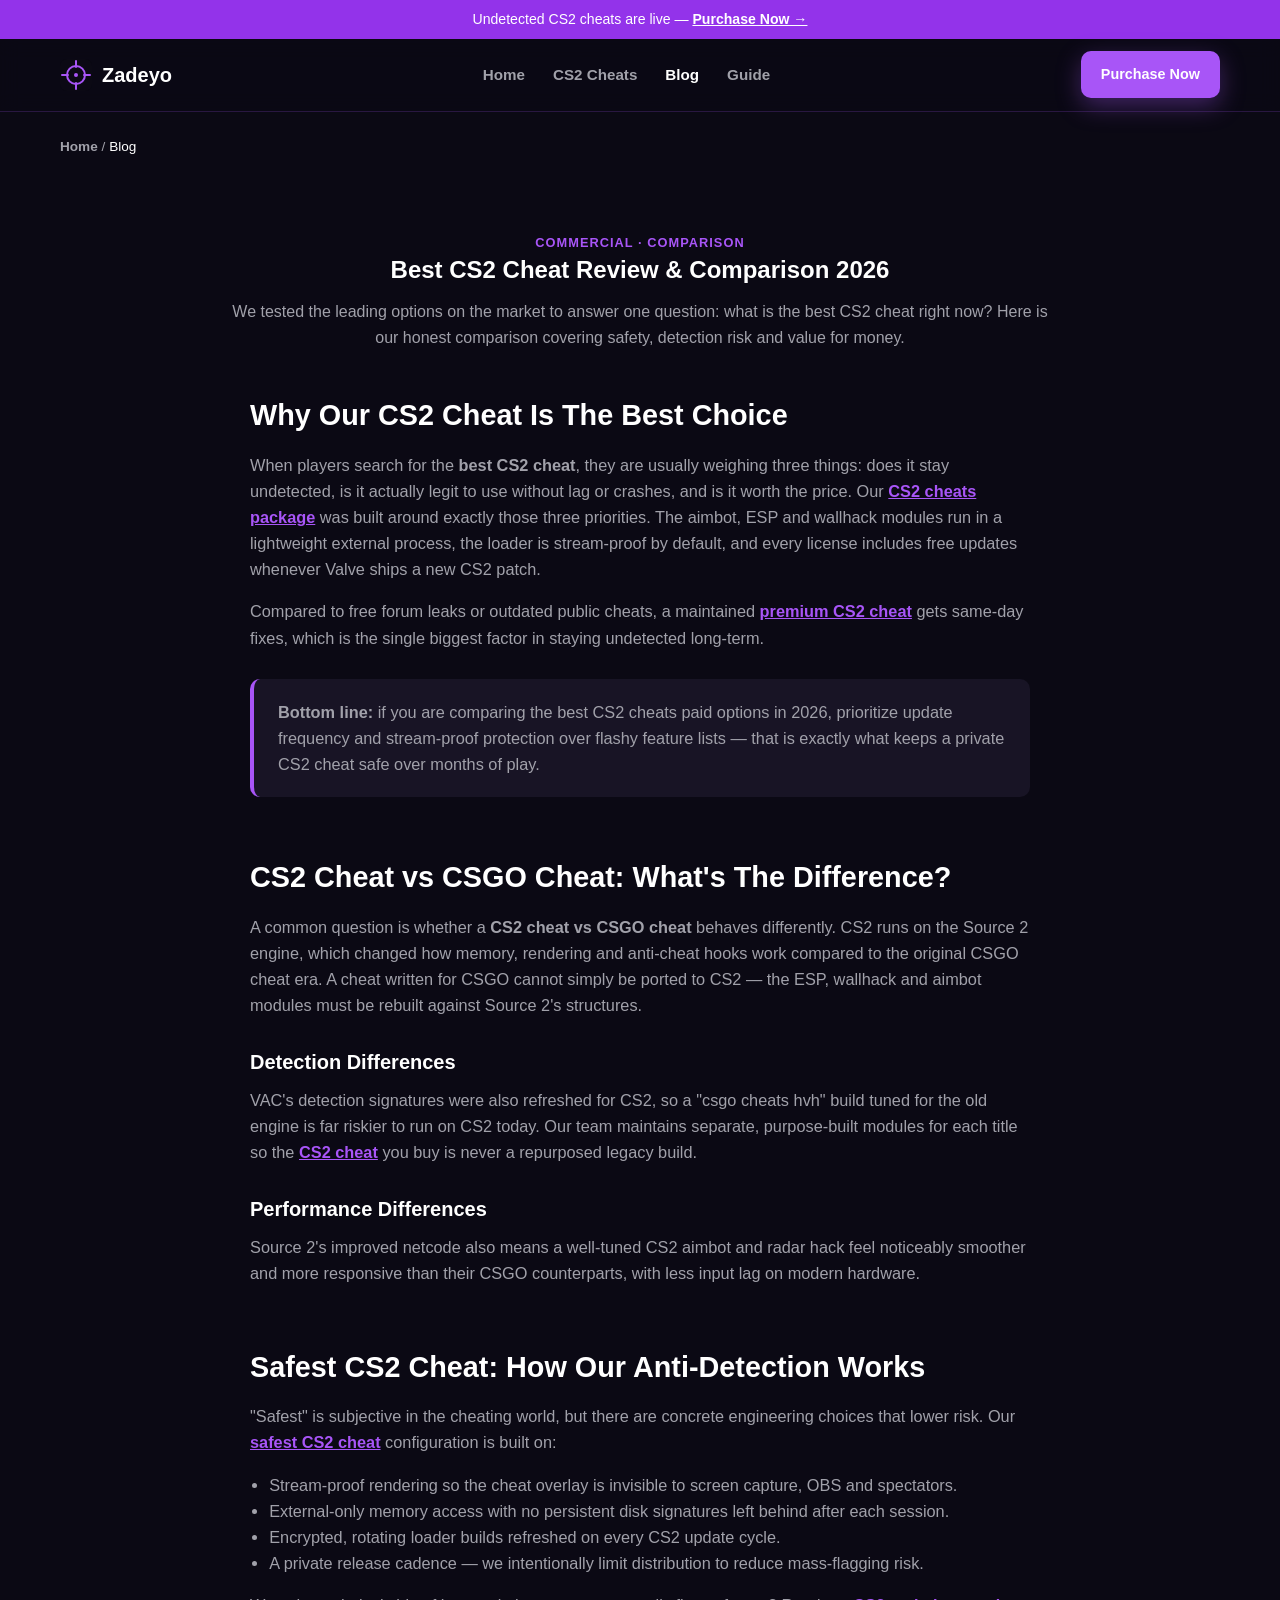
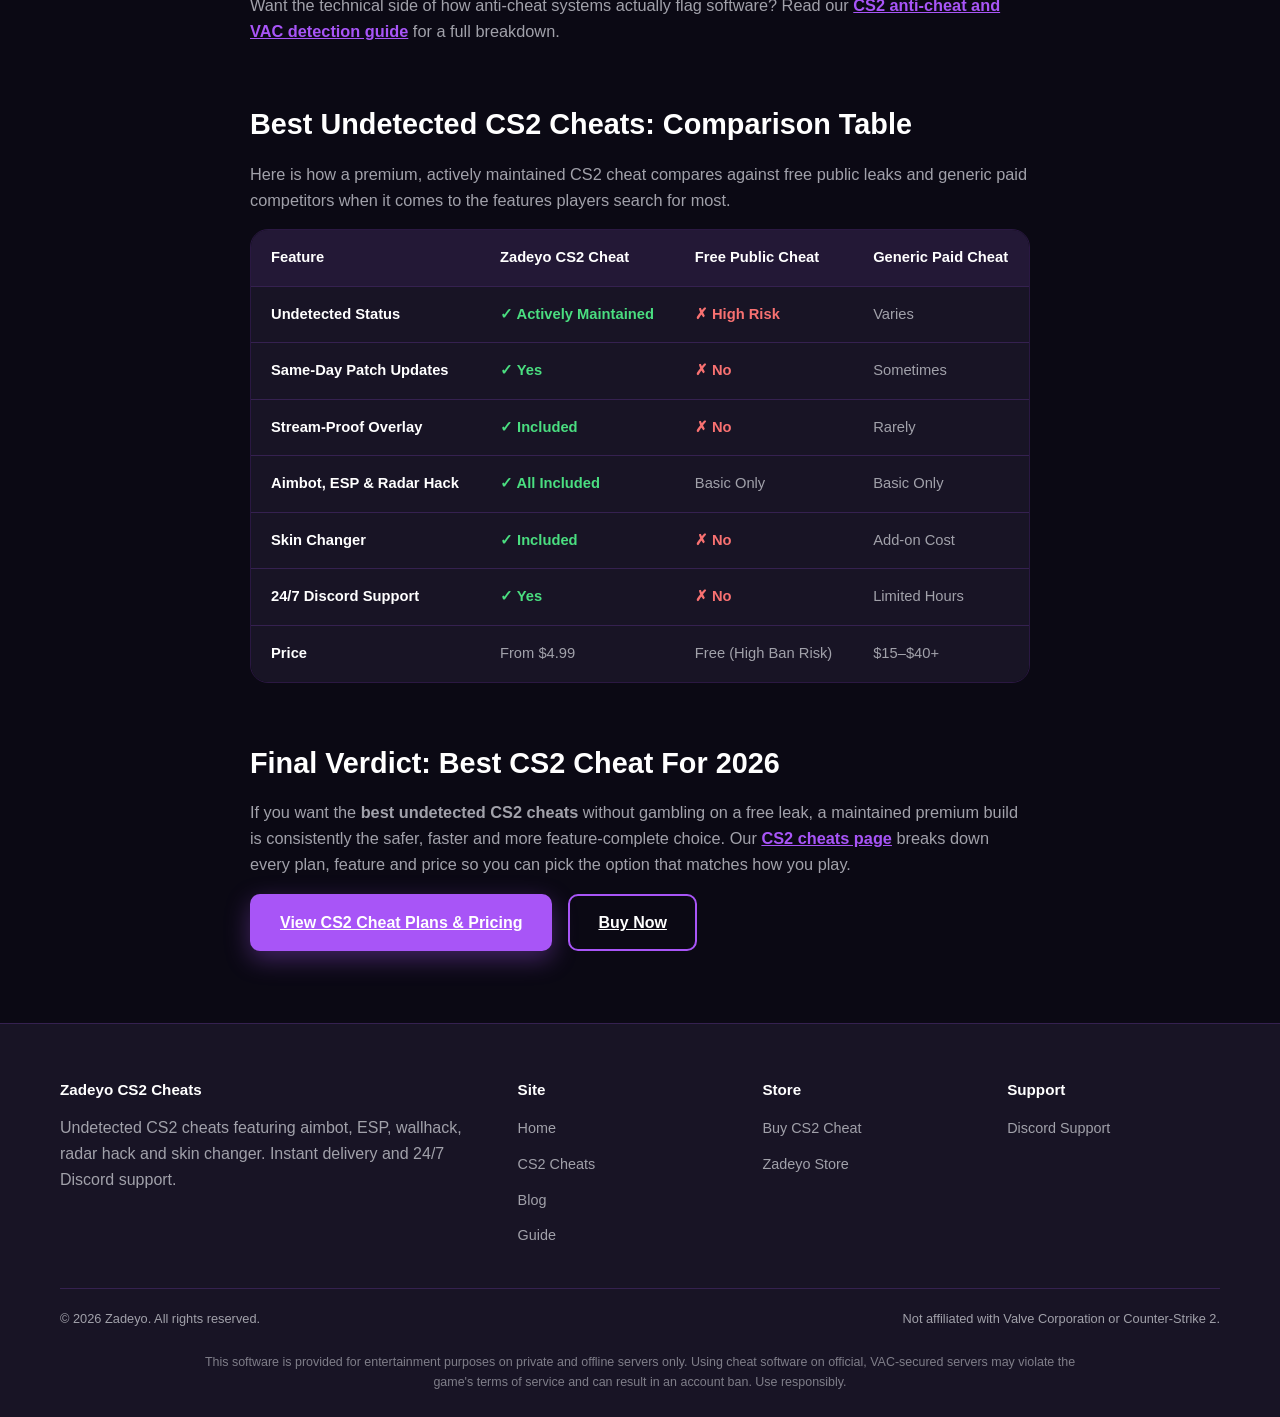
==== blog.html @ 37743b9b "initial website buildup" ====
<!DOCTYPE html>
<html lang="en">
<head>
  <meta charset="UTF-8">
  <meta name="viewport" content="width=device-width, initial-scale=1.0">
  <title>Best CS2 Cheat Review & Comparison 2026 | Zadeyo</title>
  <meta name="description" content="An honest best CS2 cheat comparison for 2026: safest undetected picks, CS2 vs CSGO cheat differences, and why our premium CS2 cheat wins on legit-rage performance.">
  <link rel="canonical" href="https://www.zadeyo-cs2.com/blog.html">
  <meta name="robots" content="index, follow">

  <meta property="og:type" content="article">
  <meta property="og:title" content="Best CS2 Cheat Review & Comparison 2026">
  <meta property="og:description" content="An honest best CS2 cheat comparison for 2026: safest undetected picks and why our premium CS2 cheat wins.">
  <meta property="og:image" content="/assets/hero-bg.jpg">
  <meta property="og:url" content="https://www.zadeyo-cs2.com/blog.html">
  <meta name="twitter:card" content="summary_large_image">

  <link rel="icon" href="/assets/favicon.svg" type="image/svg+xml">
  <link rel="stylesheet" href="/css/style.css">

  <script type="application/ld+json">
  {
    "@context": "https://schema.org",
    "@type": "Article",
    "headline": "Best CS2 Cheat Review & Comparison 2026",
    "description": "An honest best CS2 cheat comparison for 2026: safest undetected picks, CS2 vs CSGO cheat differences, and why our premium CS2 cheat wins on legit-rage performance.",
    "image": "https://www.zadeyo-cs2.com/assets/hero-bg.jpg",
    "author": { "@type": "Organization", "name": "Zadeyo" },
    "publisher": { "@type": "Organization", "name": "Zadeyo" },
    "mainEntityOfPage": "https://www.zadeyo-cs2.com/blog.html"
  }
  </script>
</head>
<body>

  <div class="top-strip">
    Undetected CS2 cheats are live &mdash;
    <a href=https://zadeyo.com/products/cs2-cheats>Purchase Now &rarr;</a>
  </div>

  <header class="site-header">
    <nav class="nav container">
      <a href="/index.html" class="brand">
        <img src="/assets/favicon.svg" alt="Zadeyo CS2 cheats logo, a purple crosshair icon on a dark background" width="32" height="32">
        Zadeyo
      </a>
      <ul class="nav-links">
        <li><a href="/index.html">Home</a></li>
        <li><a href="/cs2-cheats.html">CS2 Cheats</a></li>
        <li><a href="/blog.html" class="active">Blog</a></li>
        <li><a href="/guide.html">Guide</a></li>
      </ul>
      <div class="nav-cta">
        <a href=https://zadeyo.com/products/cs2-cheats class="btn btn-primary btn-sm">Purchase Now</a>
      </div>
      <button class="nav-toggle" aria-label="Toggle navigation menu" aria-expanded="false">
        <span></span><span></span><span></span>
      </button>
    </nav>
  </header>

  <main>
    <div class="container">
      <nav class="breadcrumbs" aria-label="Breadcrumb">
        <a href="/index.html">Home</a> / <span aria-current="page">Blog</span>
      </nav>
    </div>

    <section class="section">
      <div class="container">
        <div class="section-heading" style="max-width:820px;">
          <p class="eyebrow">Commercial &middot; Comparison</p>
          <h1>Best CS2 Cheat Review &amp; Comparison 2026</h1>
          <p>
            We tested the leading options on the market to answer one question: what is the best CS2 cheat right now?
            Here is our honest comparison covering safety, detection risk and value for money.
          </p>
        </div>

        <article class="prose">

          <h2>Why Our CS2 Cheat Is The Best Choice</h2>
          <p>
            When players search for the <strong>best CS2 cheat</strong>, they are usually weighing three things: does it stay
            undetected, is it actually legit to use without lag or crashes, and is it worth the price. Our
            <a href="/cs2-cheats.html">CS2 cheats package</a> was built around exactly those three priorities. The aimbot,
            ESP and wallhack modules run in a lightweight external process, the loader is stream-proof by default, and every
            license includes free updates whenever Valve ships a new CS2 patch.
          </p>
          <p>
            Compared to free forum leaks or outdated public cheats, a maintained <a href="/cs2-cheats.html">premium CS2 cheat</a>
            gets same-day fixes, which is the single biggest factor in staying undetected long-term.
          </p>

          <div class="callout">
            <p>
              <strong>Bottom line:</strong> if you are comparing the best CS2 cheats paid options in 2026, prioritize update
              frequency and stream-proof protection over flashy feature lists &mdash; that is exactly what keeps a private
              CS2 cheat safe over months of play.
            </p>
          </div>

          <h2>CS2 Cheat vs CSGO Cheat: What's The Difference?</h2>
          <p>
            A common question is whether a <strong>CS2 cheat vs CSGO cheat</strong> behaves differently. CS2 runs on the Source 2
            engine, which changed how memory, rendering and anti-cheat hooks work compared to the original CSGO cheat era.
            A cheat written for CSGO cannot simply be ported to CS2 &mdash; the ESP, wallhack and aimbot modules must be
            rebuilt against Source 2's structures.
          </p>
          <h3>Detection Differences</h3>
          <p>
            VAC's detection signatures were also refreshed for CS2, so a "csgo cheats hvh" build tuned for the old engine is
            far riskier to run on CS2 today. Our team maintains separate, purpose-built modules for each title so the
            <a href="/cs2-cheats.html">CS2 cheat</a> you buy is never a repurposed legacy build.
          </p>
          <h3>Performance Differences</h3>
          <p>
            Source 2's improved netcode also means a well-tuned CS2 aimbot and radar hack feel noticeably smoother and more
            responsive than their CSGO counterparts, with less input lag on modern hardware.
          </p>

          <h2>Safest CS2 Cheat: How Our Anti-Detection Works</h2>
          <p>
            "Safest" is subjective in the cheating world, but there are concrete engineering choices that lower risk. Our
            <a href="/cs2-cheats.html">safest CS2 cheat</a> configuration is built on:
          </p>
          <ul>
            <li>Stream-proof rendering so the cheat overlay is invisible to screen capture, OBS and spectators.</li>
            <li>External-only memory access with no persistent disk signatures left behind after each session.</li>
            <li>Encrypted, rotating loader builds refreshed on every CS2 update cycle.</li>
            <li>A private release cadence &mdash; we intentionally limit distribution to reduce mass-flagging risk.</li>
          </ul>
          <p>
            Want the technical side of how anti-cheat systems actually flag software? Read our
            <a href="/guide.html">CS2 anti-cheat and VAC detection guide</a> for a full breakdown.
          </p>

          <h2>Best Undetected CS2 Cheats: Comparison Table</h2>
          <p>
            Here is how a premium, actively maintained CS2 cheat compares against free public leaks and generic paid
            competitors when it comes to the features players search for most.
          </p>

          <div class="table-wrapper">
            <table class="compare">
              <thead>
                <tr>
                  <th>Feature</th>
                  <th>Zadeyo CS2 Cheat</th>
                  <th>Free Public Cheat</th>
                  <th>Generic Paid Cheat</th>
                </tr>
              </thead>
              <tbody>
                <tr>
                  <td>Undetected Status</td>
                  <td><span class="check-yes">&#10003; Actively Maintained</span></td>
                  <td><span class="check-no">&#10007; High Risk</span></td>
                  <td>Varies</td>
                </tr>
                <tr>
                  <td>Same-Day Patch Updates</td>
                  <td><span class="check-yes">&#10003; Yes</span></td>
                  <td><span class="check-no">&#10007; No</span></td>
                  <td>Sometimes</td>
                </tr>
                <tr>
                  <td>Stream-Proof Overlay</td>
                  <td><span class="check-yes">&#10003; Included</span></td>
                  <td><span class="check-no">&#10007; No</span></td>
                  <td>Rarely</td>
                </tr>
                <tr>
                  <td>Aimbot, ESP &amp; Radar Hack</td>
                  <td><span class="check-yes">&#10003; All Included</span></td>
                  <td>Basic Only</td>
                  <td>Basic Only</td>
                </tr>
                <tr>
                  <td>Skin Changer</td>
                  <td><span class="check-yes">&#10003; Included</span></td>
                  <td><span class="check-no">&#10007; No</span></td>
                  <td>Add-on Cost</td>
                </tr>
                <tr>
                  <td>24/7 Discord Support</td>
                  <td><span class="check-yes">&#10003; Yes</span></td>
                  <td><span class="check-no">&#10007; No</span></td>
                  <td>Limited Hours</td>
                </tr>
                <tr>
                  <td>Price</td>
                  <td>From $4.99</td>
                  <td>Free (High Ban Risk)</td>
                  <td>$15&ndash;$40+</td>
                </tr>
              </tbody>
            </table>
          </div>

          <h2>Final Verdict: Best CS2 Cheat For 2026</h2>
          <p>
            If you want the <strong>best undetected CS2 cheats</strong> without gambling on a free leak, a maintained
            premium build is consistently the safer, faster and more feature-complete choice. Our
            <a href="/cs2-cheats.html">CS2 cheats page</a> breaks down every plan, feature and price so you can pick the
            option that matches how you play.
          </p>

          <div class="cta-row">
            <a href="/cs2-cheats.html" class="btn btn-primary">View CS2 Cheat Plans &amp; Pricing</a>
            <a href=https://zadeyo.com/products/cs2-cheats class="btn btn-secondary">Buy Now</a>
          </div>
        </article>
      </div>
    </section>
  </main>

  <footer class="site-footer">
    <div class="container">
      <div class="footer-grid">
        <div>
          <h4>Zadeyo CS2 Cheats</h4>
          <p>Undetected CS2 cheats featuring aimbot, ESP, wallhack, radar hack and skin changer. Instant delivery and 24/7 Discord support.</p>
        </div>
        <div>
          <h4>Site</h4>
          <ul>
            <li><a href="/index.html">Home</a></li>
            <li><a href="/cs2-cheats.html">CS2 Cheats</a></li>
            <li><a href="/blog.html">Blog</a></li>
            <li><a href="/guide.html">Guide</a></li>
          </ul>
        </div>
        <div>
          <h4>Store</h4>
          <ul>
            <li><a href=https://zadeyo.com/products/cs2-cheats>Buy CS2 Cheat</a></li>
            <li><a href="https://zadeyo.com">Zadeyo Store</a></li>
          </ul>
        </div>
        <div>
          <h4>Support</h4>
          <ul>
            <li><a href="https://discord.gg/zadeyo">Discord Support</a></li>
          </ul>
        </div>
      </div>
      <div class="footer-bottom">
        <span>&copy; 2026 Zadeyo. All rights reserved.</span>
        <span>Not affiliated with Valve Corporation or Counter-Strike 2.</span>
      </div>
      <p class="disclaimer">
        This software is provided for entertainment purposes on private and offline servers only. Using cheat software on
        official, VAC-secured servers may violate the game's terms of service and can result in an account ban. Use responsibly.
      </p>
    </div>
  </footer>

  <script src="/js/main.js"></script>
</body>
</html>
---- css/style.css ----
/* ==========================================================================
   Zadeyo CS2 Cheats — Global Stylesheet
   ========================================================================== */

:root {
  --bg-main: #0B0914;
  --bg-card: #181425;
  --accent-primary: #A855F7;
  --accent-hover: #9333EA;
  --text-main: #FFFFFF;
  --text-muted: #A1A1AA;

  --border-color: rgba(168, 85, 247, 0.2);
  --radius-md: 10px;
  --radius-lg: 18px;
  --max-width: 1200px;
  --header-height: 72px;
}

/* -------------------------------------------------------------------------
   Reset & base
   ------------------------------------------------------------------------- */
*,
*::before,
*::after {
  box-sizing: border-box;
}

html {
  scroll-behavior: smooth;
}

body {
  margin: 0;
  min-height: 100vh;
  background-color: var(--bg-main);
  color: var(--text-main);
  font-family: "Segoe UI", Roboto, "Helvetica Neue", Arial, sans-serif;
  line-height: 1.6;
  overflow-x: hidden;
  -webkit-font-smoothing: antialiased;
}

img,
video {
  max-width: 100%;
  display: block;
}

a {
  color: var(--accent-primary);
  text-decoration: none;
}

a:hover {
  color: var(--accent-hover);
}

h1,
h2,
h3,
h4 {
  color: var(--text-main);
  line-height: 1.25;
  margin: 0 0 0.6em;
}

p {
  color: var(--text-muted);
  margin: 0 0 1em;
}

ul {
  padding-left: 1.2em;
  color: var(--text-muted);
}

.container {
  width: 100%;
  max-width: var(--max-width);
  margin: 0 auto;
  padding: 0 20px;
}

.section {
  padding: 72px 0;
}

.section--card {
  background-color: var(--bg-card);
}

.eyebrow {
  display: inline-block;
  color: var(--accent-primary);
  font-weight: 700;
  letter-spacing: 0.08em;
  text-transform: uppercase;
  font-size: 0.8rem;
  margin-bottom: 12px;
}

.section-heading {
  text-align: center;
  max-width: 760px;
  margin: 0 auto 48px;
}

.section-heading p {
  margin: 0;
}

.text-center {
  text-align: center;
}

/* -------------------------------------------------------------------------
   Buttons
   ------------------------------------------------------------------------- */
.btn {
  display: inline-flex;
  align-items: center;
  justify-content: center;
  gap: 8px;
  padding: 14px 28px;
  border-radius: var(--radius-md);
  font-weight: 700;
  font-size: 1rem;
  border: 2px solid transparent;
  cursor: pointer;
  transition: transform 0.15s ease, box-shadow 0.15s ease, background-color 0.15s ease, color 0.15s ease;
  min-height: 44px;
  white-space: nowrap;
}

.btn:hover {
  transform: translateY(-2px);
}

.btn-primary {
  background-color: var(--accent-primary);
  color: var(--text-main);
  box-shadow: 0 8px 24px rgba(168, 85, 247, 0.35);
}

.btn-primary:hover {
  background-color: var(--accent-hover);
  color: var(--text-main);
}

.btn-secondary {
  background-color: transparent;
  border-color: var(--accent-primary);
  color: var(--text-main);
}

.btn-secondary:hover {
  background-color: rgba(168, 85, 247, 0.12);
  color: var(--text-main);
}

.btn-discord {
  background-color: #5865F2;
  color: var(--text-main);
  box-shadow: 0 8px 24px rgba(88, 101, 242, 0.35);
}

.btn-discord:hover {
  background-color: #4752C4;
  color: var(--text-main);
}

.btn-block {
  width: 100%;
}

.btn-sm {
  padding: 10px 18px;
  font-size: 0.9rem;
}

.cta-row {
  display: flex;
  flex-wrap: wrap;
  gap: 16px;
}

.cta-row.center {
  justify-content: center;
}

/* -------------------------------------------------------------------------
   Top purchase strip
   ------------------------------------------------------------------------- */
.top-strip {
  background-color: var(--accent-hover);
  color: var(--text-main);
  text-align: center;
  font-size: 0.88rem;
  padding: 8px 16px;
}

.top-strip a {
  color: var(--text-main);
  font-weight: 800;
  text-decoration: underline;
}

/* -------------------------------------------------------------------------
   Header / Navigation
   ------------------------------------------------------------------------- */
.site-header {
  position: sticky;
  top: 0;
  z-index: 1000;
  background-color: rgba(11, 9, 20, 0.9);
  backdrop-filter: blur(10px);
  border-bottom: 1px solid var(--border-color);
}

.nav {
  display: flex;
  align-items: center;
  justify-content: space-between;
  height: var(--header-height);
  gap: 16px;
}

.brand {
  display: flex;
  align-items: center;
  gap: 10px;
  font-weight: 800;
  font-size: 1.25rem;
  color: var(--text-main);
}

.brand img {
  width: 32px;
  height: 32px;
}

.brand:hover {
  color: var(--text-main);
}

.nav-links {
  display: flex;
  align-items: center;
  gap: 28px;
  list-style: none;
  margin: 0;
  padding: 0;
}

.nav-links a {
  color: var(--text-muted);
  font-weight: 600;
  font-size: 0.95rem;
}

.nav-links a.active,
.nav-links a:hover {
  color: var(--text-main);
}

.nav-cta {
  display: flex;
  align-items: center;
  gap: 12px;
}

.nav-toggle {
  display: none;
  flex-direction: column;
  justify-content: center;
  gap: 5px;
  width: 44px;
  height: 44px;
  background: transparent;
  border: 1px solid var(--border-color);
  border-radius: 8px;
  cursor: pointer;
}

.nav-toggle span {
  display: block;
  width: 20px;
  height: 2px;
  background-color: var(--text-main);
  margin: 0 auto;
}

/* -------------------------------------------------------------------------
   Hero
   ------------------------------------------------------------------------- */
.hero {
  position: relative;
  min-height: 88vh;
  display: flex;
  align-items: center;
  background-image:
    linear-gradient(180deg, rgba(11, 9, 20, 0.55) 0%, rgba(11, 9, 20, 0.75) 55%, rgba(11, 9, 20, 1) 100%),
    url("../assets/hero-bg.jpg");
  background-size: cover;
  background-position: center;
  background-repeat: no-repeat;
}

.hero-content {
  max-width: 760px;
}

.hero h1 {
  font-size: clamp(2rem, 5vw, 3.4rem);
  margin-bottom: 20px;
}

.hero .lead {
  font-size: clamp(1rem, 2vw, 1.2rem);
  color: var(--text-main);
  opacity: 0.85;
  margin-bottom: 28px;
  max-width: 620px;
}

.hero-keywords {
  display: flex;
  flex-wrap: wrap;
  gap: 10px;
  margin-top: 28px;
}

.pill {
  background-color: rgba(168, 85, 247, 0.14);
  border: 1px solid var(--border-color);
  color: var(--text-muted);
  font-size: 0.8rem;
  padding: 6px 12px;
  border-radius: 999px;
}

/* -------------------------------------------------------------------------
   Video module
   ------------------------------------------------------------------------- */
.video-wrapper {
  position: relative;
  max-width: 900px;
  margin: 0 auto;
  border-radius: var(--radius-lg);
  overflow: hidden;
  border: 1px solid var(--border-color);
  box-shadow: 0 20px 60px rgba(0, 0, 0, 0.45);
  background-color: #000;
}

.video-wrapper video {
  width: 100%;
  aspect-ratio: 16 / 9;
  background-color: #000;
}

.video-play-overlay {
  position: absolute;
  inset: 0;
  display: flex;
  align-items: center;
  justify-content: center;
  background: rgba(11, 9, 20, 0.25);
  cursor: pointer;
  transition: opacity 0.25s ease;
}

.video-play-overlay.is-hidden {
  opacity: 0;
  pointer-events: none;
}

.play-button {
  display: flex;
  align-items: center;
  justify-content: center;
  width: 84px;
  height: 84px;
  border-radius: 50%;
  background-color: var(--accent-primary);
  box-shadow: 0 0 0 0 rgba(168, 85, 247, 0.6), 0 10px 40px rgba(168, 85, 247, 0.5);
  animation: pulse 2.2s infinite;
  transition: background-color 0.2s ease, transform 0.2s ease;
}

.video-play-overlay:hover .play-button {
  background-color: var(--accent-hover);
  transform: scale(1.06);
}

.play-button svg {
  width: 30px;
  height: 30px;
  fill: var(--text-main);
  margin-left: 4px;
}

@keyframes pulse {
  0% {
    box-shadow: 0 0 0 0 rgba(168, 85, 247, 0.55), 0 10px 40px rgba(168, 85, 247, 0.5);
  }
  70% {
    box-shadow: 0 0 0 22px rgba(168, 85, 247, 0), 0 10px 40px rgba(168, 85, 247, 0.5);
  }
  100% {
    box-shadow: 0 0 0 0 rgba(168, 85, 247, 0), 0 10px 40px rgba(168, 85, 247, 0.5);
  }
}

/* -------------------------------------------------------------------------
   Cards / Grids
   ------------------------------------------------------------------------- */
.grid {
  display: grid;
  gap: 24px;
}

.grid-2 {
  grid-template-columns: repeat(2, 1fr);
}

.grid-3 {
  grid-template-columns: repeat(3, 1fr);
}

.grid-4 {
  grid-template-columns: repeat(4, 1fr);
}

.card {
  background-color: var(--bg-card);
  border: 1px solid var(--border-color);
  border-radius: var(--radius-lg);
  padding: 28px;
  transition: transform 0.2s ease, border-color 0.2s ease;
}

.card:hover {
  transform: translateY(-4px);
  border-color: var(--accent-primary);
}

.card-icon {
  display: flex;
  align-items: center;
  justify-content: center;
  width: 52px;
  height: 52px;
  border-radius: 12px;
  background-color: rgba(168, 85, 247, 0.14);
  color: var(--accent-primary);
  margin-bottom: 18px;
  font-size: 1.5rem;
}

.card h3 {
  font-size: 1.1rem;
  margin-bottom: 10px;
}

.card p {
  margin: 0;
  font-size: 0.95rem;
}

.card-link {
  display: inline-block;
  margin-top: 14px;
  font-weight: 700;
  font-size: 0.9rem;
}

/* -------------------------------------------------------------------------
   Feature list (money page)
   ------------------------------------------------------------------------- */
.feature-list {
  list-style: none;
  padding: 0;
  margin: 0;
  display: grid;
  gap: 14px;
}

.feature-list li {
  display: flex;
  align-items: flex-start;
  gap: 12px;
  color: var(--text-main);
  font-weight: 600;
}

.feature-list li::before {
  content: "\2713";
  flex-shrink: 0;
  display: flex;
  align-items: center;
  justify-content: center;
  width: 24px;
  height: 24px;
  border-radius: 50%;
  background-color: rgba(168, 85, 247, 0.18);
  color: var(--accent-primary);
  font-size: 0.8rem;
  font-weight: 900;
}

.feature-list .muted {
  display: block;
  font-weight: 400;
  color: var(--text-muted);
  font-size: 0.88rem;
  margin-top: 2px;
}

/* -------------------------------------------------------------------------
   Pricing / plan badges
   ------------------------------------------------------------------------- */
.plan-card {
  position: relative;
  text-align: center;
}

.plan-card.is-popular {
  border-color: var(--accent-primary);
  box-shadow: 0 0 0 1px var(--accent-primary), 0 20px 50px rgba(168, 85, 247, 0.25);
}

.plan-badge {
  position: absolute;
  top: -14px;
  left: 50%;
  transform: translateX(-50%);
  background-color: var(--accent-primary);
  color: var(--text-main);
  font-size: 0.72rem;
  font-weight: 800;
  letter-spacing: 0.05em;
  text-transform: uppercase;
  padding: 5px 14px;
  border-radius: 999px;
}

.plan-price {
  font-size: 2.2rem;
  font-weight: 800;
  color: var(--text-main);
  margin: 10px 0 4px;
}

.plan-price span {
  font-size: 1rem;
  color: var(--text-muted);
  font-weight: 500;
}

/* -------------------------------------------------------------------------
   FAQ (native details/summary)
   ------------------------------------------------------------------------- */
.faq {
  max-width: 820px;
  margin: 0 auto;
  display: grid;
  gap: 14px;
}

.faq-item {
  background-color: var(--bg-card);
  border: 1px solid var(--border-color);
  border-radius: var(--radius-md);
  padding: 4px 22px;
}

.faq-item summary {
  cursor: pointer;
  list-style: none;
  padding: 18px 0;
  font-weight: 700;
  color: var(--text-main);
  display: flex;
  align-items: center;
  justify-content: space-between;
  gap: 12px;
}

.faq-item summary::-webkit-details-marker {
  display: none;
}

.faq-item summary::after {
  content: "+";
  flex-shrink: 0;
  color: var(--accent-primary);
  font-size: 1.4rem;
  font-weight: 400;
  transition: transform 0.2s ease;
}

.faq-item[open] summary::after {
  transform: rotate(45deg);
}

.faq-item p {
  margin: 0 0 18px;
}

/* -------------------------------------------------------------------------
   Comparison table (blog page)
   ------------------------------------------------------------------------- */
.table-wrapper {
  overflow-x: auto;
  border: 1px solid var(--border-color);
  border-radius: var(--radius-lg);
}

table.compare {
  width: 100%;
  border-collapse: collapse;
  min-width: 640px;
  background-color: var(--bg-card);
}

table.compare th,
table.compare td {
  text-align: left;
  padding: 16px 20px;
  border-bottom: 1px solid var(--border-color);
  font-size: 0.92rem;
  color: var(--text-muted);
}

table.compare th {
  color: var(--text-main);
  font-weight: 800;
  background-color: rgba(168, 85, 247, 0.08);
}

table.compare td:first-child,
table.compare th:first-child {
  color: var(--text-main);
  font-weight: 700;
}

table.compare tr:last-child td {
  border-bottom: none;
}

.check-yes {
  color: #4ADE80;
  font-weight: 800;
}

.check-no {
  color: #F87171;
  font-weight: 800;
}

/* -------------------------------------------------------------------------
   Article / prose content (blog & guide pages)
   ------------------------------------------------------------------------- */
.prose {
  max-width: 780px;
  margin: 0 auto;
}

.prose h2 {
  font-size: 1.8rem;
  margin-top: 2.2em;
}

.prose h2:first-child {
  margin-top: 0;
}

.prose h3 {
  font-size: 1.25rem;
  margin-top: 1.6em;
  color: var(--text-main);
}

.prose p,
.prose li {
  font-size: 1.02rem;
}

.prose a {
  font-weight: 700;
  text-decoration: underline;
}

.callout {
  background-color: var(--bg-card);
  border-left: 4px solid var(--accent-primary);
  border-radius: var(--radius-md);
  padding: 20px 24px;
  margin: 28px 0;
}

.callout p:last-child {
  margin-bottom: 0;
}

.step {
  display: flex;
  gap: 18px;
  margin-bottom: 28px;
}

.step-number {
  flex-shrink: 0;
  display: flex;
  align-items: center;
  justify-content: center;
  width: 40px;
  height: 40px;
  border-radius: 50%;
  background-color: var(--accent-primary);
  color: var(--text-main);
  font-weight: 800;
}

.step-body h3 {
  margin-top: 0;
  margin-bottom: 6px;
}

.step-body p {
  margin: 0;
}

/* -------------------------------------------------------------------------
   Breadcrumbs
   ------------------------------------------------------------------------- */
.breadcrumbs {
  font-size: 0.85rem;
  color: var(--text-muted);
  padding-top: 24px;
}

.breadcrumbs a {
  color: var(--text-muted);
  font-weight: 600;
}

.breadcrumbs a:hover {
  color: var(--accent-primary);
}

.breadcrumbs span[aria-current] {
  color: var(--text-main);
}

/* -------------------------------------------------------------------------
   Trust bar
   ------------------------------------------------------------------------- */
.trust-bar {
  display: flex;
  flex-wrap: wrap;
  justify-content: center;
  gap: 36px;
  color: var(--text-muted);
  font-weight: 700;
  font-size: 0.85rem;
  letter-spacing: 0.03em;
  text-transform: uppercase;
}

.trust-bar span {
  display: flex;
  align-items: center;
  gap: 8px;
}

.trust-bar span::before {
  content: "\2022";
  color: var(--accent-primary);
}

.trust-bar span:first-child::before {
  content: "";
}

/* -------------------------------------------------------------------------
   Footer
   ------------------------------------------------------------------------- */
.site-footer {
  background-color: var(--bg-card);
  border-top: 1px solid var(--border-color);
  padding: 56px 0 24px;
}

.footer-grid {
  display: grid;
  grid-template-columns: 2fr 1fr 1fr 1fr;
  gap: 32px;
  margin-bottom: 40px;
}

.footer-grid h4 {
  color: var(--text-main);
  font-size: 0.95rem;
  margin-bottom: 16px;
}

.footer-grid ul {
  list-style: none;
  padding: 0;
  margin: 0;
  display: grid;
  gap: 10px;
}

.footer-grid ul a {
  color: var(--text-muted);
  font-size: 0.9rem;
}

.footer-grid ul a:hover {
  color: var(--accent-primary);
}

.footer-bottom {
  border-top: 1px solid var(--border-color);
  padding-top: 20px;
  display: flex;
  flex-wrap: wrap;
  justify-content: space-between;
  gap: 12px;
  font-size: 0.8rem;
  color: var(--text-muted);
}

.disclaimer {
  font-size: 0.78rem;
  color: var(--text-muted);
  opacity: 0.75;
  max-width: 900px;
  margin: 24px auto 0;
  text-align: center;
}

/* -------------------------------------------------------------------------
   Utilities
   ------------------------------------------------------------------------- */
.mt-0 { margin-top: 0; }
.mb-0 { margin-bottom: 0; }
.sr-only {
  position: absolute;
  width: 1px;
  height: 1px;
  overflow: hidden;
  clip: rect(0 0 0 0);
  white-space: nowrap;
}

/* -------------------------------------------------------------------------
   Responsive
   ------------------------------------------------------------------------- */
@media (max-width: 1024px) {
  .grid-4 {
    grid-template-columns: repeat(2, 1fr);
  }
  .footer-grid {
    grid-template-columns: 2fr 1fr 1fr;
  }
}

@media (max-width: 860px) {
  .nav-links,
  .nav-cta .btn-secondary {
    display: none;
  }

  .nav-toggle {
    display: flex;
  }

  .nav.is-open .nav-links {
    display: flex;
    position: absolute;
    top: var(--header-height);
    left: 0;
    right: 0;
    background-color: var(--bg-main);
    border-bottom: 1px solid var(--border-color);
    flex-direction: column;
    align-items: flex-start;
    padding: 20px;
    gap: 18px;
  }

  .grid-3,
  .grid-2 {
    grid-template-columns: 1fr;
  }

  .footer-grid {
    grid-template-columns: 1fr 1fr;
  }

  .section {
    padding: 52px 0;
  }
}

@media (max-width: 640px) {
  .grid-4 {
    grid-template-columns: 1fr;
  }

  .footer-grid {
    grid-template-columns: 1fr;
    gap: 24px;
  }

  .hero {
    min-height: 78vh;
    text-align: left;
  }

  .cta-row {
    flex-direction: column;
  }

  .cta-row .btn {
    width: 100%;
  }

  .play-button {
    width: 64px;
    height: 64px;
  }

  .play-button svg {
    width: 22px;
    height: 22px;
  }

  table.compare {
    min-width: 560px;
  }
}
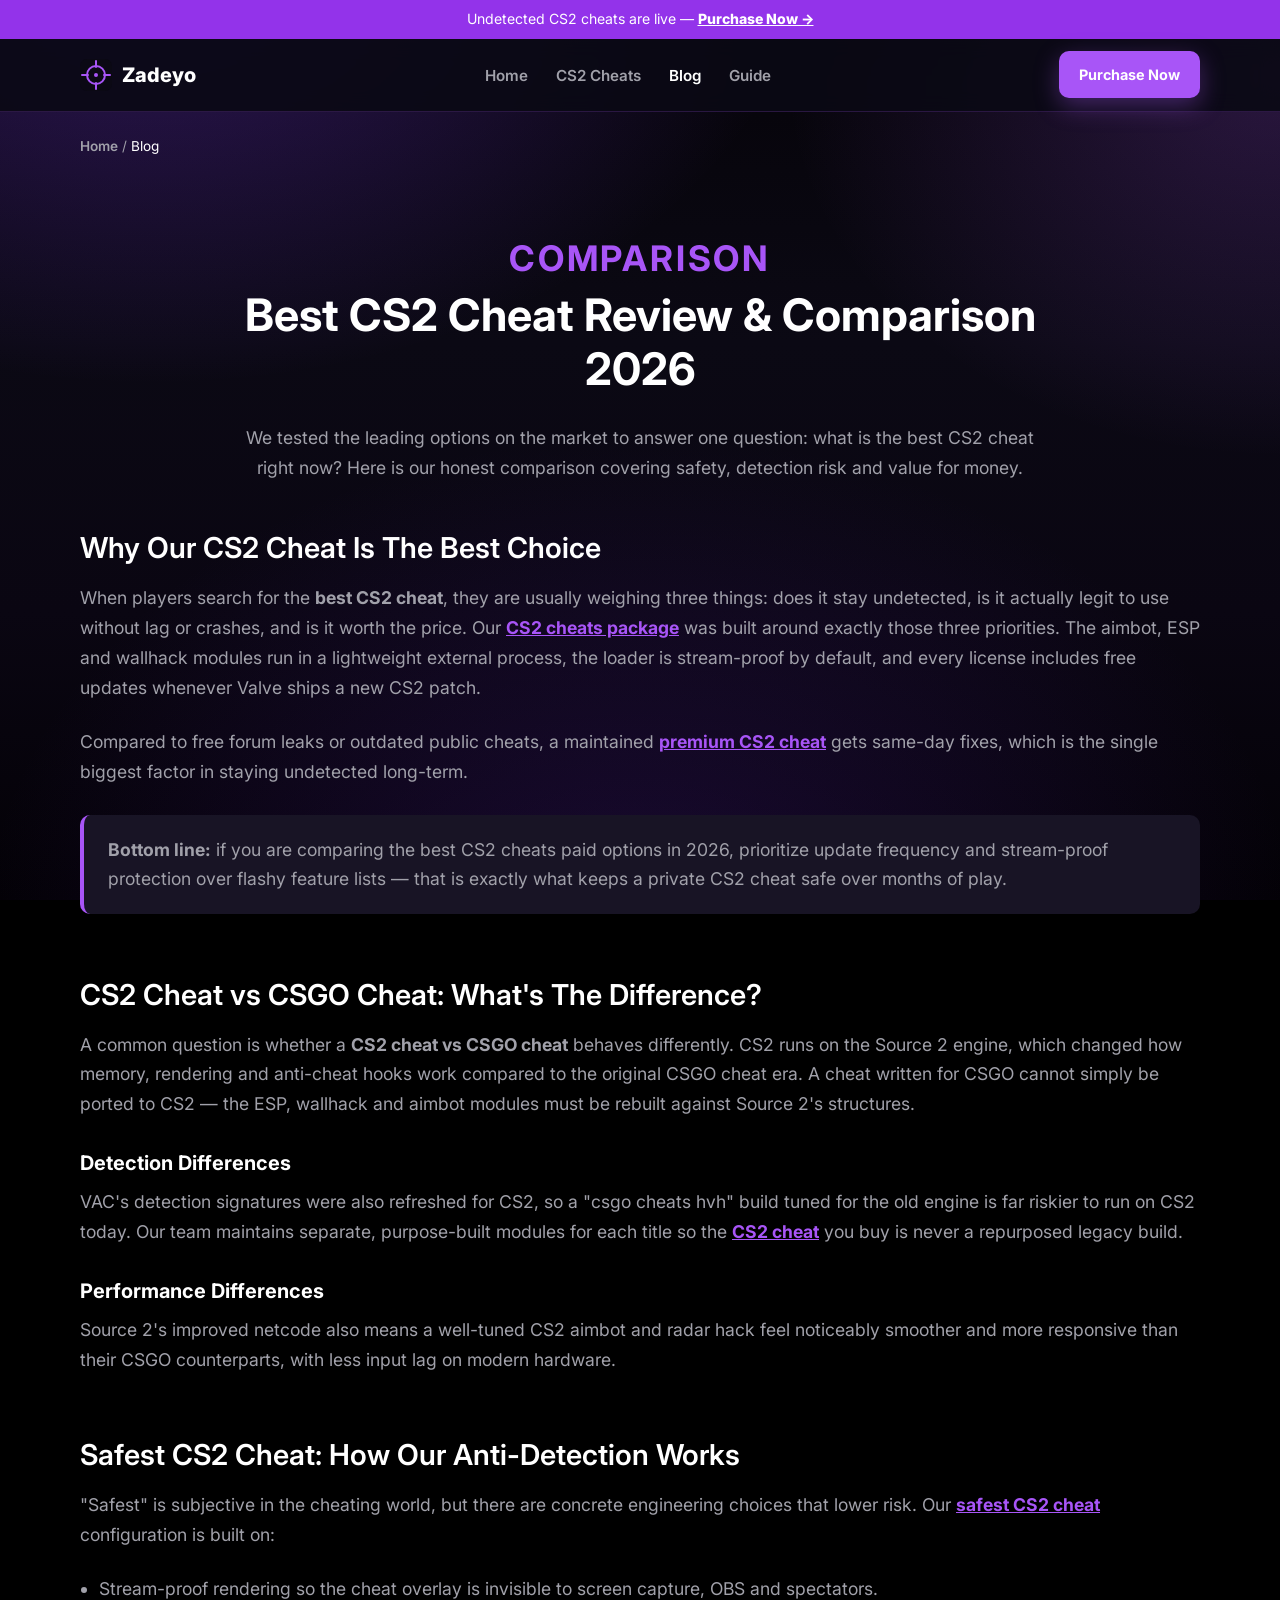
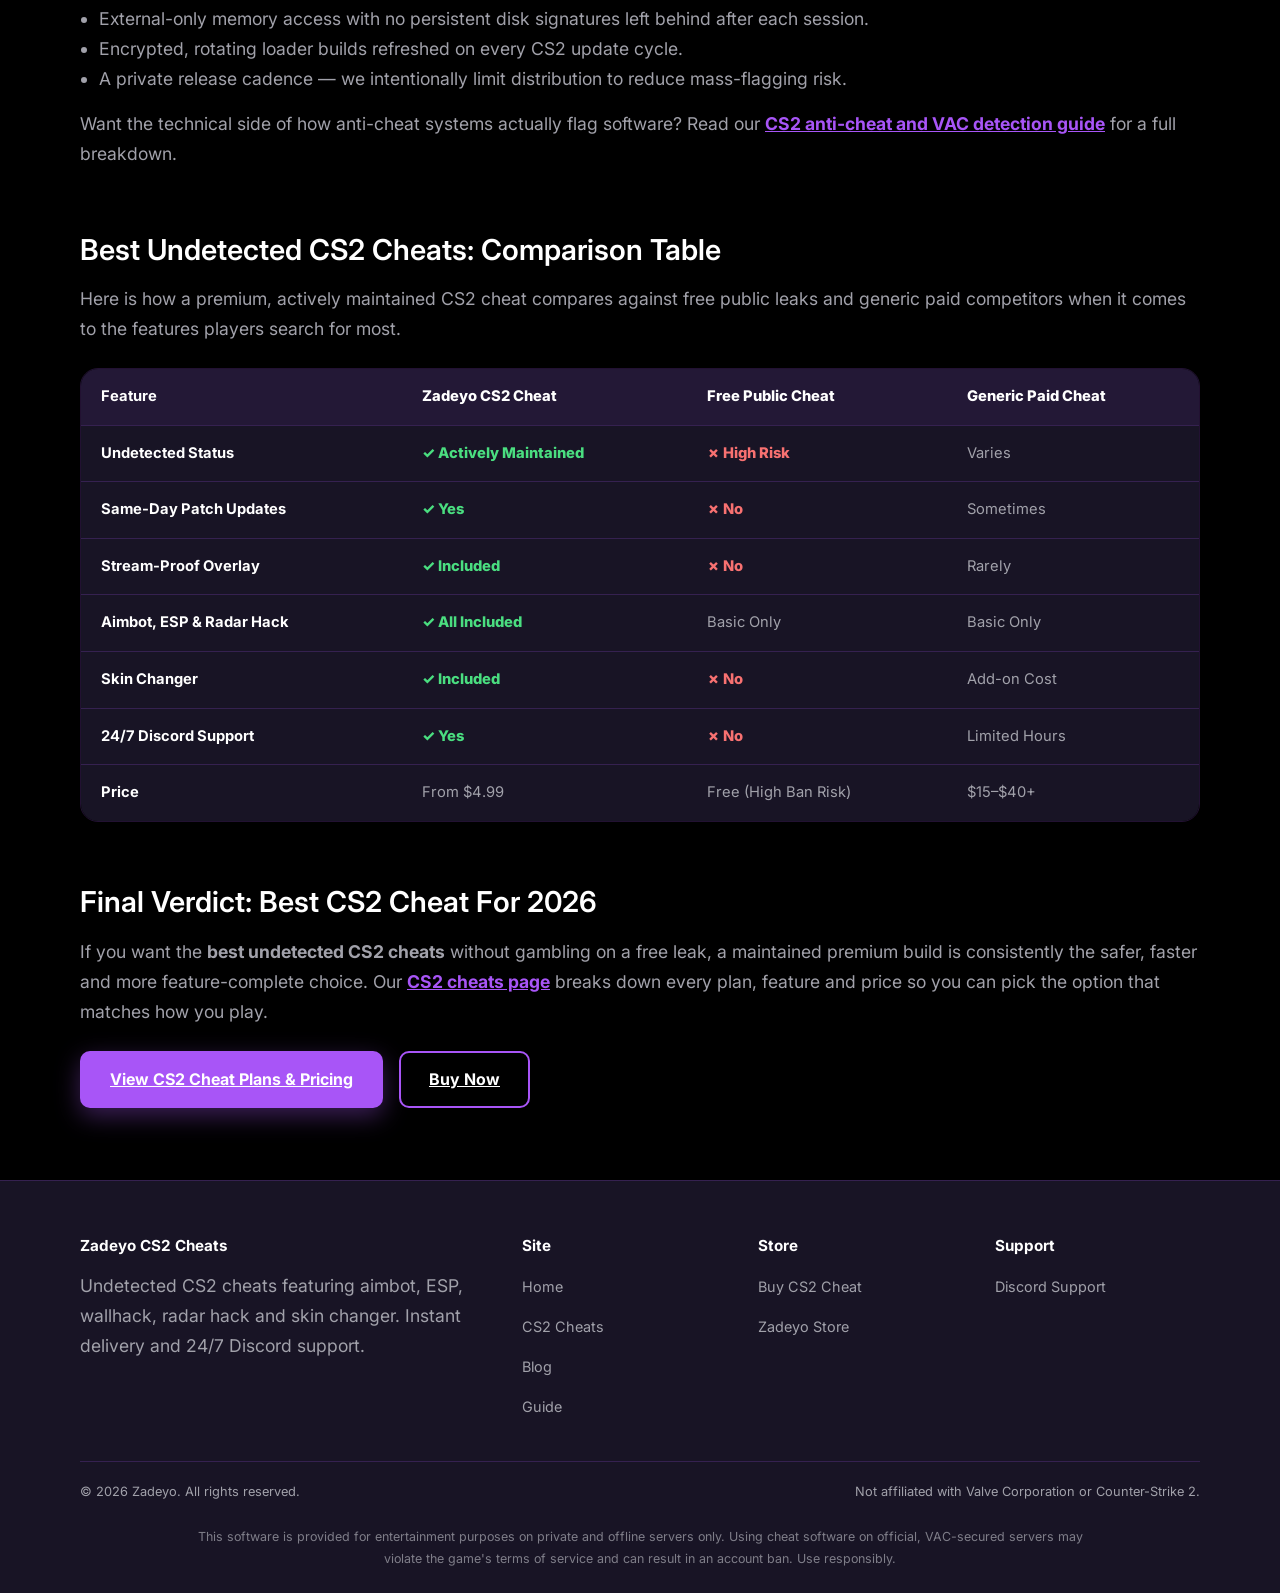
==== commit 34d16cbb: "changed styling in buy page and removed some unnessary options" ====
--- a/blog.html
+++ b/blog.html
@@ -16,6 +16,9 @@
   <meta name="twitter:card" content="summary_large_image">
 
   <link rel="icon" href="/assets/favicon.svg" type="image/svg+xml">
+  <link rel="preconnect" href="https://fonts.googleapis.com">
+  <link rel="preconnect" href="https://fonts.gstatic.com" crossorigin>
+  <link href="https://fonts.googleapis.com/css2?family=Inter:wght@400;500;600;700;800&display=swap" rel="stylesheet">
   <link rel="stylesheet" href="/css/style.css">
 
   <script type="application/ld+json">
@@ -69,7 +72,7 @@
     <section class="section">
       <div class="container">
         <div class="section-heading" style="max-width:820px;">
-          <p class="eyebrow">Commercial &middot; Comparison</p>
+          <p class="eyebrow">Comparison</p>
           <h1>Best CS2 Cheat Review &amp; Comparison 2026</h1>
           <p>
             We tested the leading options on the market to answer one question: what is the best CS2 cheat right now?
--- a/css/style.css
+++ b/css/style.css
@@ -15,6 +15,14 @@
   --radius-lg: 18px;
   --max-width: 1200px;
   --header-height: 72px;
+
+  /* Showcase panel system (hero + pricing) */
+  --backdrop-violet-1: #6d28d9;
+  --backdrop-violet-2: #4c1d95;
+  --backdrop-violet-3: #1e0a35;
+  --panel-bg: #0a0a0e;
+  --card-flat-bg: #111116;
+  --card-flat-border: #2a2a33;
 }
 
 /* -------------------------------------------------------------------------
@@ -31,14 +39,31 @@
 }
 
 body {
+  position: relative;
   margin: 0;
   min-height: 100vh;
-  background-color: var(--bg-main);
-  color: var(--text-main);
-  font-family: "Segoe UI", Roboto, "Helvetica Neue", Arial, sans-serif;
+  background-color: #000000;
+  color: var(--text-main);
+  font-family: "Inter", "Segoe UI", Roboto, "Helvetica Neue", Arial, sans-serif;
+  font-weight: 400;
   line-height: 1.6;
   overflow-x: hidden;
   -webkit-font-smoothing: antialiased;
+}
+
+/* Single, continuous black-to-purple gradient backdrop shared by every
+   section on every page (fixed to the viewport so it never re-starts or
+   changes shade as sections/pages scroll past). */
+body::before {
+  content: "";
+  position: fixed;
+  inset: 0;
+  z-index: -1;
+  background:
+    radial-gradient(1100px 760px at 12% -8%, rgba(124, 58, 237, 0.38), transparent 60%),
+    radial-gradient(900px 700px at 100% 8%, rgba(168, 85, 247, 0.22), transparent 55%),
+    radial-gradient(1100px 850px at 50% 105%, rgba(76, 29, 149, 0.3), transparent 60%),
+    linear-gradient(180deg, #050308 0%, #0B0914 38%, #0a0612 68%, #030106 100%);
 }
 
 img,
@@ -61,13 +86,36 @@
 h3,
 h4 {
   color: var(--text-main);
-  line-height: 1.25;
+  font-weight: 700;
+  line-height: 1.2;
   margin: 0 0 0.6em;
 }
 
+h1 {
+  font-size: 2.8rem;
+}
+
+h2 {
+  font-size: 1.8rem;
+  font-weight: 600;
+}
+
+h3 {
+  font-size: 1.3rem;
+}
+
 p {
   color: var(--text-muted);
-  margin: 0 0 1em;
+  font-size: 1.1rem;
+  font-weight: 400;
+  line-height: 1.7;
+  margin: 0 0 1.5rem;
+}
+
+li {
+  font-size: 1.1rem;
+  font-weight: 400;
+  line-height: 1.7;
 }
 
 ul {
@@ -79,15 +127,19 @@
   width: 100%;
   max-width: var(--max-width);
   margin: 0 auto;
-  padding: 0 20px;
+  padding: 0 40px;
 }
 
 .section {
   padding: 72px 0;
 }
 
+/* Sections no longer carry their own block background color — the page
+   uses a single continuous gradient (see body::before) so nothing reads
+   as a separate purple/black stripe. section--card is kept only as a
+   spacing/marker hook for now. */
 .section--card {
-  background-color: var(--bg-card);
+  background-color: transparent;
 }
 
 .eyebrow {
@@ -96,7 +148,7 @@
   font-weight: 700;
   letter-spacing: 0.08em;
   text-transform: uppercase;
-  font-size: 0.8rem;
+  font-size: 2.2rem;
   margin-bottom: 12px;
 }
 
@@ -519,6 +571,37 @@
 }
 
 /* -------------------------------------------------------------------------
+   Screenshot preview gallery
+   ------------------------------------------------------------------------- */
+.preview-card {
+  margin: 0;
+  border-radius: var(--radius-lg);
+  overflow: hidden;
+  background-color: var(--bg-card);
+  border: 1px solid var(--border-color);
+  transition: transform 0.2s ease, border-color 0.2s ease;
+}
+
+.preview-card:hover {
+  transform: translateY(-4px);
+  border-color: var(--accent-primary);
+}
+
+.preview-card img {
+  width: 100%;
+  aspect-ratio: 16 / 9;
+  object-fit: cover;
+}
+
+.preview-card figcaption {
+  padding: 16px 20px;
+  text-align: center;
+  font-weight: 600;
+  font-size: 0.95rem;
+  color: var(--text-main);
+}
+
+/* -------------------------------------------------------------------------
    Pricing / plan badges
    ------------------------------------------------------------------------- */
 .plan-card {
@@ -557,6 +640,310 @@
   font-size: 1rem;
   color: var(--text-muted);
   font-weight: 500;
+}
+
+/* -------------------------------------------------------------------------
+   Showcase panel system — shared "rounded dark panel" wrapper used by the
+   redesigned hero and the redesigned pricing section. The outer wrapper no
+   longer paints its own distinct background — the page's single continuous
+   gradient (body::before) already shows through, so nothing reads as a
+   separate purple/black block.
+   ------------------------------------------------------------------------- */
+.showcase-outer {
+  position: relative;
+  padding: 56px 16px;
+}
+
+.showcase-panel {
+  position: relative;
+  max-width: 1500px;
+  margin: 0 auto;
+  padding: 48px 56px;
+  border-radius: 28px;
+  background-color: var(--panel-bg);
+  overflow: hidden;
+  box-shadow: 0 40px 120px rgba(0, 0, 0, 0.5);
+}
+
+.showcase-panel::before {
+  content: "";
+  position: absolute;
+  inset: -20% -20% auto auto;
+  width: 60%;
+  height: 60%;
+  background: radial-gradient(circle, rgba(168, 85, 247, 0.35), transparent 70%);
+  filter: blur(40px);
+  pointer-events: none;
+}
+
+.showcase-panel--pricing {
+  max-width: 1400px;
+  padding: 64px 56px;
+}
+
+/* ---------------------------- Hero panel ---------------------------- */
+.hero-panel {
+  padding: 0;
+}
+
+.hero-panel::before {
+  content: none;
+}
+
+.hero-panel-media {
+  position: absolute;
+  inset: 0;
+  z-index: 0;
+  background-image: url("../assets/hero-bg.jpg");
+  background-size: cover;
+  background-position: center 30%;
+  filter: brightness(0.55) saturate(1.15) blur(1px);
+  transform: scale(1.03);
+}
+
+.hero-panel-media::after {
+  content: "";
+  position: absolute;
+  inset: 0;
+  background:
+    radial-gradient(700px 520px at 10% 10%, rgba(168, 85, 247, 0.4), transparent 60%),
+    linear-gradient(165deg, rgba(15, 6, 28, 0.5) 0%, rgba(9, 5, 17, 0.8) 55%, rgba(5, 3, 8, 0.96) 100%);
+}
+
+.hero-panel-content {
+  position: relative;
+  z-index: 1;
+  padding: 68px 56px 84px;
+}
+
+.hero-panel-content h1 {
+  font-size: clamp(2.1rem, 4.6vw, 3.5rem);
+  line-height: 1.14;
+  margin-bottom: 18px;
+}
+
+.hero-panel-content .accent-text {
+  color: var(--accent-primary);
+}
+
+.hero-panel-content .lead {
+  color: #d8d5e0;
+  font-size: clamp(1rem, 1.6vw, 1.15rem);
+  max-width: 620px;
+  margin-bottom: 28px;
+}
+
+.hero-stat-row {
+  display: flex;
+  flex-wrap: wrap;
+  gap: 40px;
+  margin-top: 32px;
+}
+
+.hero-stat-block {
+  display: flex;
+  flex-direction: column;
+  gap: 2px;
+}
+
+.hero-stat-number {
+  font-size: clamp(1.7rem, 3vw, 2.1rem);
+  font-weight: 800;
+  color: var(--accent-primary);
+  line-height: 1;
+}
+
+.hero-stat-label {
+  font-size: 0.82rem;
+  color: var(--text-muted);
+}
+
+.hero-visual-pill {
+  position: relative;
+  z-index: 1;
+  display: inline-flex;
+  align-items: center;
+  gap: 14px;
+  margin-top: 40px;
+  max-width: 100%;
+  padding: 10px 10px 10px 22px;
+  border-radius: 999px;
+  background-color: rgba(10, 10, 14, 0.6);
+  border: 1px solid rgba(255, 255, 255, 0.12);
+  backdrop-filter: blur(14px);
+  -webkit-backdrop-filter: blur(14px);
+  box-shadow: 0 12px 40px rgba(0, 0, 0, 0.4);
+}
+
+.hero-visual-pill span {
+  color: var(--text-main);
+  font-size: 0.9rem;
+  font-weight: 500;
+  white-space: nowrap;
+}
+
+.hero-visual-pill-icon {
+  flex-shrink: 0;
+  display: flex;
+  align-items: center;
+  justify-content: center;
+  width: 34px;
+  height: 34px;
+  border-radius: 50%;
+  background-color: var(--accent-primary);
+  color: var(--text-main);
+}
+
+.hero-visual-pill-icon svg {
+  width: 15px;
+  height: 15px;
+  fill: none;
+  stroke: currentColor;
+}
+
+/* -------------------------------------------------------------------------
+   Pricing showcase — 3-tier glass/gradient pricing cards
+   ------------------------------------------------------------------------- */
+.pricing-showcase-grid {
+  position: relative;
+  z-index: 1;
+  display: grid;
+  grid-template-columns: repeat(3, 1fr);
+  gap: 28px;
+  align-items: stretch;
+}
+
+.price-card {
+  position: relative;
+  display: flex;
+  flex-direction: column;
+  padding: 32px;
+  border-radius: 20px;
+  background-color: var(--card-flat-bg);
+  border: 1px solid var(--card-flat-border);
+}
+
+.price-card.is-featured {
+  background: linear-gradient(160deg, #7c3aed, var(--accent-primary));
+  border: none;
+  box-shadow: 0 0 80px rgba(168, 85, 247, 0.45);
+}
+
+.price-card-badge {
+  position: absolute;
+  top: -14px;
+  left: 50%;
+  transform: translateX(-50%);
+  background-color: #ffffff;
+  color: #7c3aed;
+  font-size: 0.72rem;
+  font-weight: 800;
+  letter-spacing: 0.05em;
+  text-transform: uppercase;
+  padding: 5px 14px;
+  border-radius: 999px;
+}
+
+.price-card-name {
+  font-size: 1.3rem;
+  font-weight: 700;
+  color: var(--text-main);
+  margin-bottom: 6px;
+}
+
+.price-card-desc {
+  color: var(--text-muted);
+  font-size: 0.9rem;
+  margin-bottom: 0;
+}
+
+.price-card.is-featured .price-card-desc {
+  color: #ede9fe;
+}
+
+.price-card-price {
+  font-size: 3rem;
+  font-weight: 800;
+  color: var(--text-main);
+  margin: 24px 0 22px;
+  line-height: 1;
+}
+
+.price-card-price .period {
+  font-size: 0.9rem;
+  font-weight: 400;
+  color: var(--text-muted);
+}
+
+.price-card.is-featured .price-card-price .period {
+  color: #ede9fe;
+}
+
+.price-feature-list {
+  list-style: none;
+  padding: 0;
+  margin: 0 0 28px;
+  display: grid;
+  gap: 13px;
+  flex: 1;
+}
+
+.price-feature-list li {
+  display: flex;
+  align-items: flex-start;
+  gap: 10px;
+  font-size: 0.92rem;
+  color: var(--text-muted);
+}
+
+.price-card.is-featured .price-feature-list li {
+  color: #ffffff;
+}
+
+.price-feature-list li svg {
+  flex-shrink: 0;
+  width: 16px;
+  height: 16px;
+  margin-top: 3px;
+  color: #a5b4fc;
+}
+
+.price-card.is-featured .price-feature-list li svg {
+  color: #ffffff;
+}
+
+.price-cta {
+  display: flex;
+  align-items: center;
+  justify-content: center;
+  width: 100%;
+  height: 46px;
+  border-radius: 11px;
+  font-weight: 600;
+  font-size: 0.95rem;
+  text-decoration: none;
+  transition: transform 0.15s ease, background-color 0.15s ease;
+  border: 1.5px solid var(--accent-primary);
+  color: #c084fc;
+  background-color: transparent;
+  margin-top: auto;
+}
+
+.price-cta:hover {
+  transform: translateY(-2px);
+  background-color: rgba(168, 85, 247, 0.12);
+  color: var(--text-main);
+}
+
+.price-cta.is-inverted {
+  border: none;
+  background-color: #ffffff;
+  color: #7c3aed;
+}
+
+.price-cta.is-inverted:hover {
+  background-color: #ede9fe;
+  color: #7c3aed;
 }
 
 /* -------------------------------------------------------------------------
@@ -663,13 +1050,33 @@
 /* -------------------------------------------------------------------------
    Article / prose content (blog & guide pages)
    ------------------------------------------------------------------------- */
+/* .prose is intentionally wider than its readable text column: the column
+   (headings, paragraphs, lists, callouts, steps) is capped at ~750px for a
+   comfortable 65-75 characters per line, while the wrapper itself stays at
+   the full container width so wide elements — the comparison table below —
+   can use the extra space instead of being squeezed into the text column. */
 .prose {
-  max-width: 780px;
+  max-width: 1200px;
   margin: 0 auto;
+  text-align: left;
+}
+
+.prose > h2,
+.prose > h3,
+.prose > p,
+.prose > ul,
+.prose > .callout,
+.prose > .step,
+.prose > .cta-row {
+  max-width: 1200px;
+}
+
+.prose h2,
+.prose h3 {
+  text-align: left;
 }
 
 .prose h2 {
-  font-size: 1.8rem;
   margin-top: 2.2em;
 }
 
@@ -681,11 +1088,6 @@
   font-size: 1.25rem;
   margin-top: 1.6em;
   color: var(--text-main);
-}
-
-.prose p,
-.prose li {
-  font-size: 1.02rem;
 }
 
 .prose a {
@@ -867,6 +1269,28 @@
   }
   .footer-grid {
     grid-template-columns: 2fr 1fr 1fr;
+  }
+
+  .showcase-panel {
+    padding: 40px 32px;
+  }
+
+  .hero-panel {
+    padding: 0;
+  }
+
+  .hero-panel-content {
+    padding: 52px 32px 64px;
+  }
+
+  .hero-panel-content .lead {
+    max-width: none;
+  }
+
+  .pricing-showcase-grid {
+    grid-template-columns: 1fr;
+    max-width: 480px;
+    margin: 0 auto;
   }
 }
 
@@ -906,9 +1330,17 @@
   .section {
     padding: 52px 0;
   }
+
+  .container {
+    padding: 0 24px;
+  }
 }
 
 @media (max-width: 640px) {
+  .container {
+    padding: 0 18px;
+  }
+
   .grid-4 {
     grid-template-columns: 1fr;
   }
@@ -944,4 +1376,42 @@
   table.compare {
     min-width: 560px;
   }
-}
+
+  .showcase-outer {
+    padding: 32px 12px;
+  }
+
+  .showcase-panel {
+    padding: 32px 20px;
+    border-radius: 20px;
+  }
+
+  .hero-panel {
+    padding: 0;
+    border-radius: 20px;
+  }
+
+  .hero-panel-content {
+    padding: 40px 22px 48px;
+  }
+
+  .hero-panel-content h1 {
+    text-align: left;
+  }
+
+  .hero-stat-row {
+    gap: 28px;
+  }
+
+  .hero-visual-pill {
+    padding: 8px 8px 8px 16px;
+  }
+
+  .hero-visual-pill span {
+    font-size: 0.8rem;
+  }
+
+  .price-card {
+    padding: 28px 24px;
+  }
+}
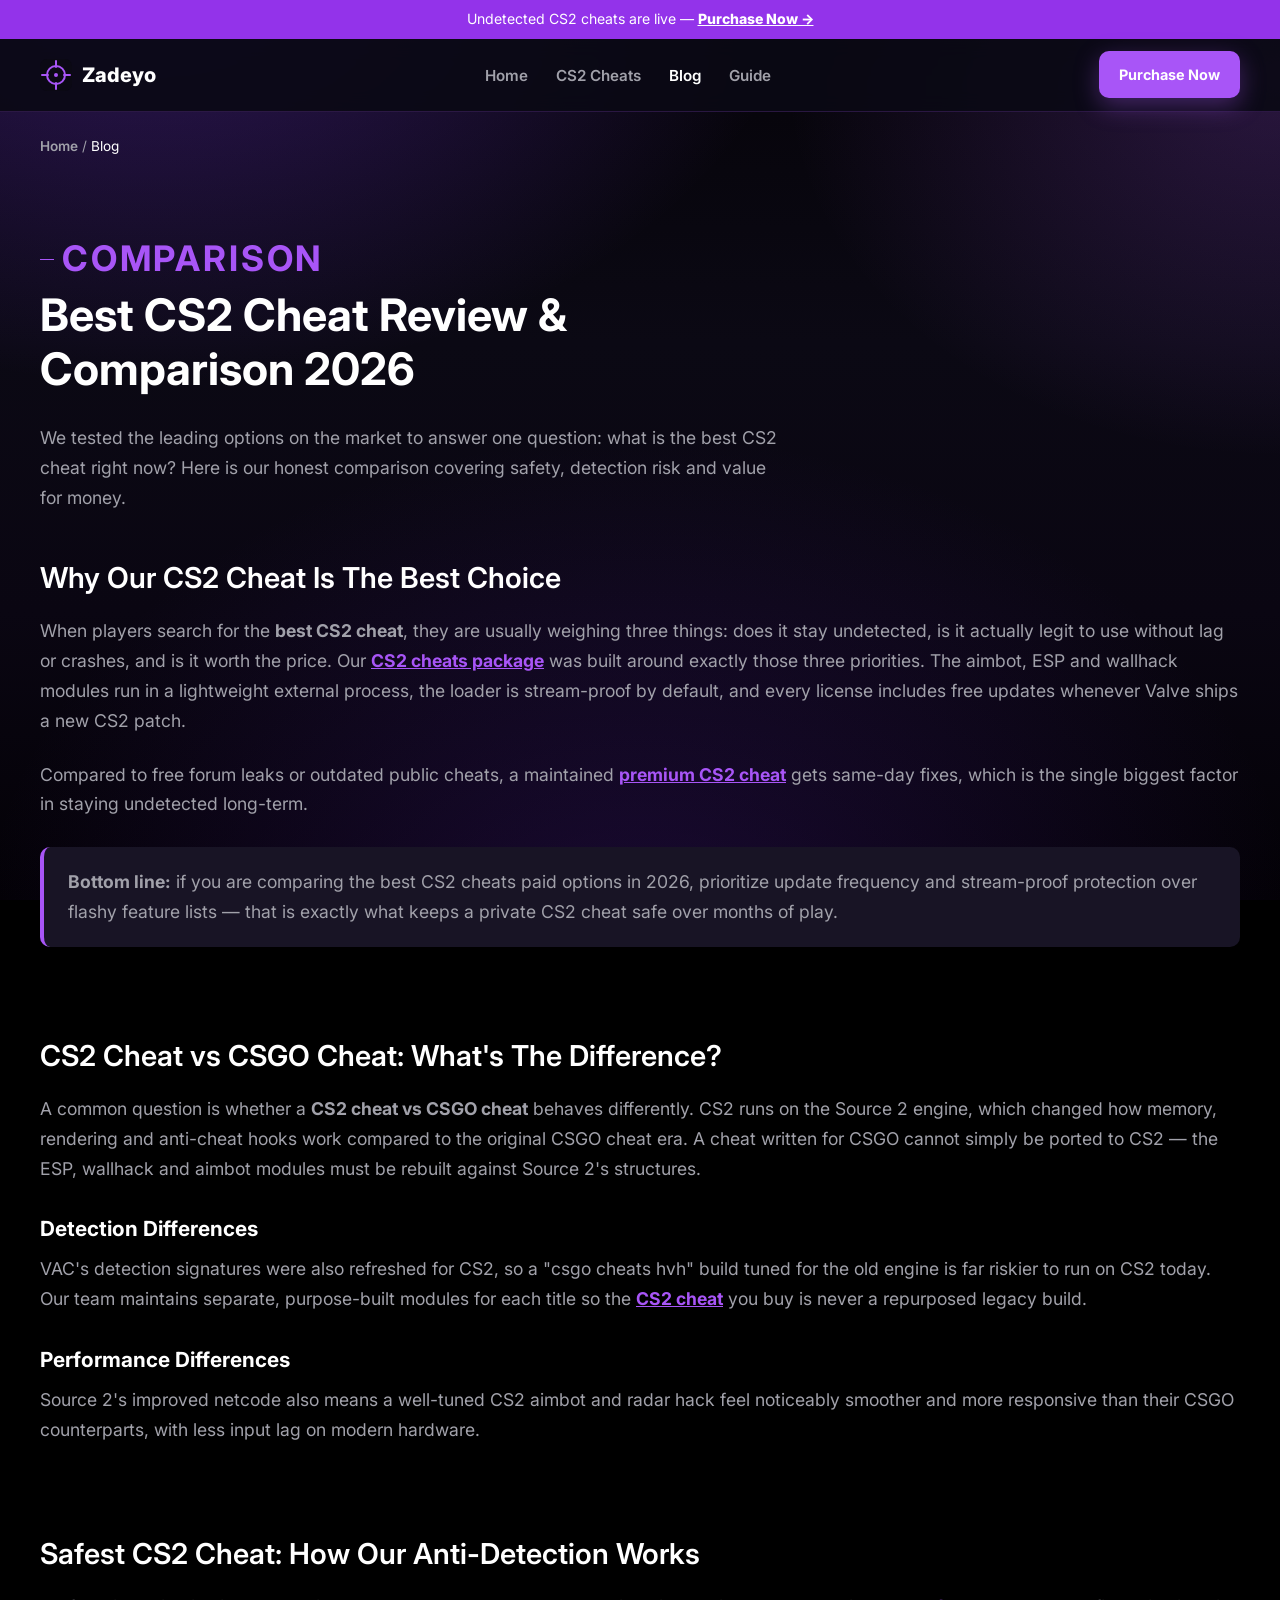
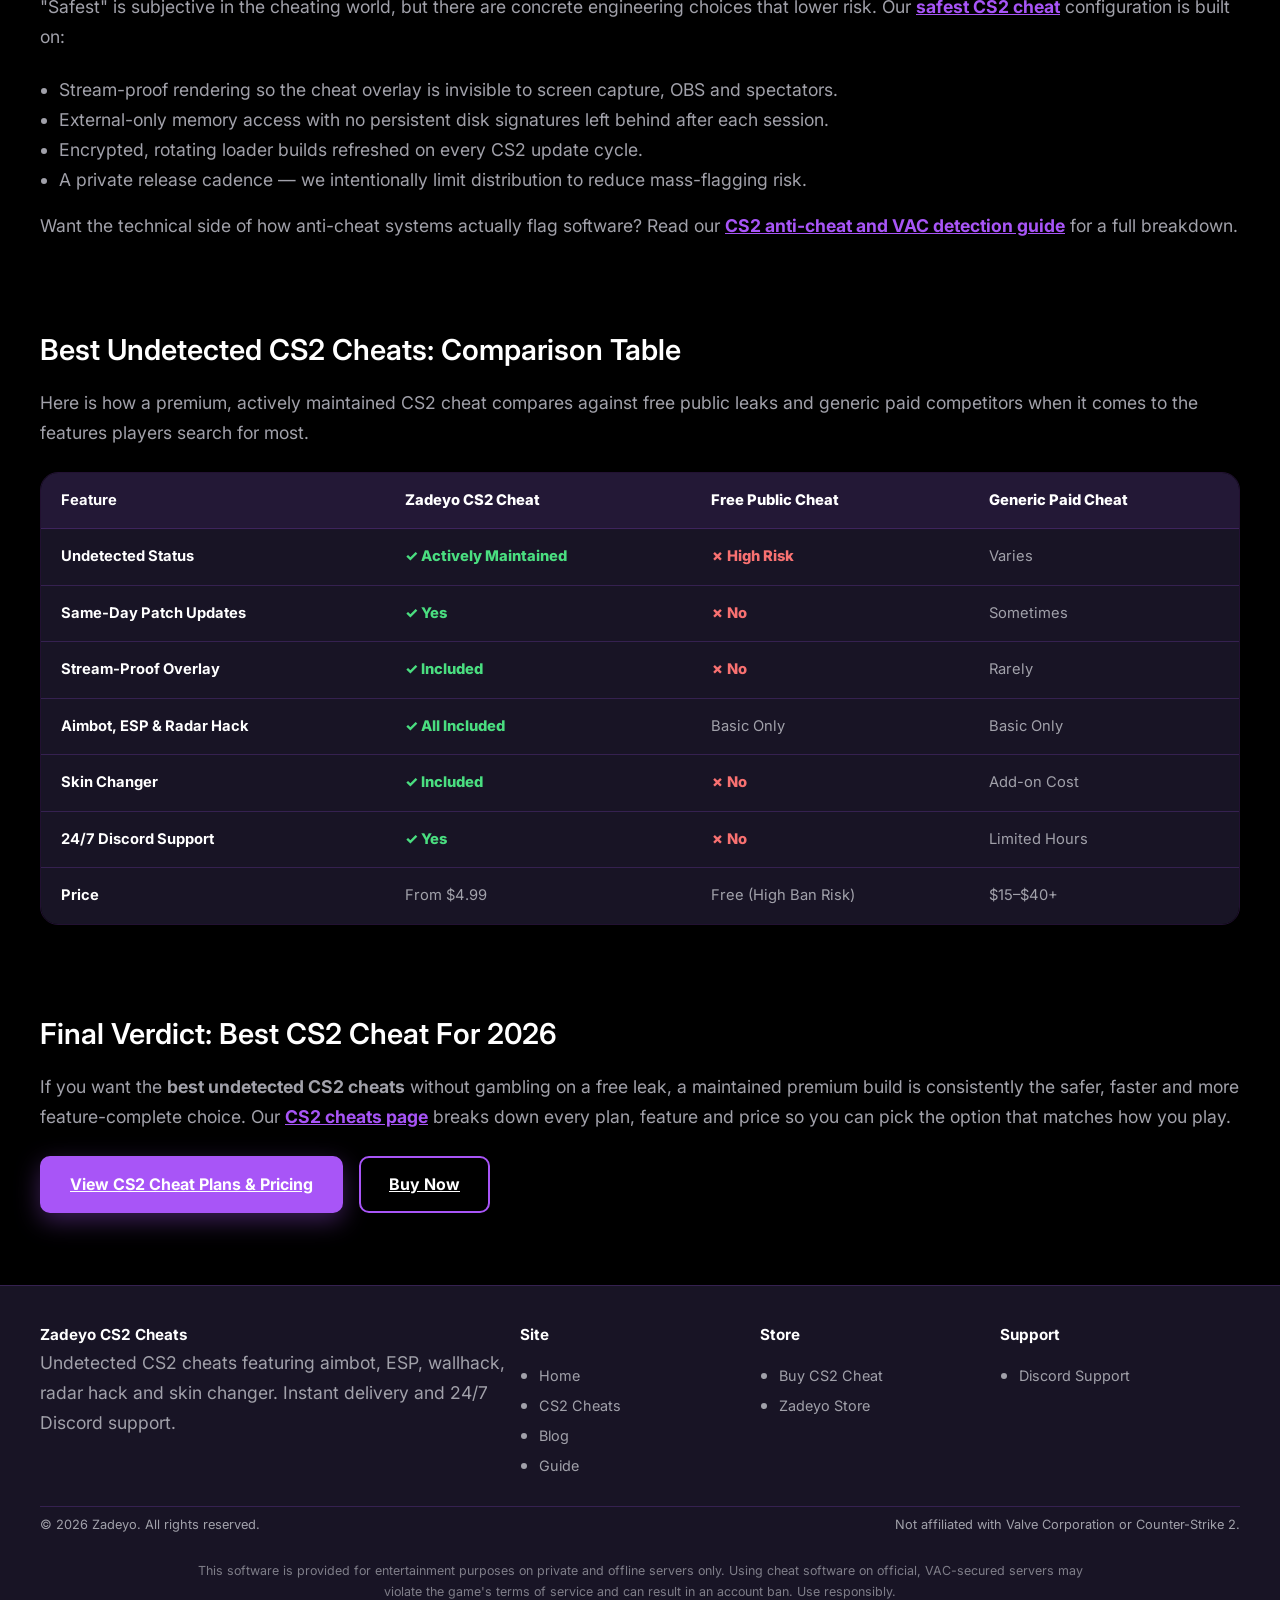
==== commit f70a1891: "did font matching" ====
--- a/blog.html
+++ b/blog.html
@@ -71,7 +71,7 @@
 
     <section class="section">
       <div class="container">
-        <div class="section-heading" style="max-width:820px;">
+        <div class="article-header">
           <p class="eyebrow">Comparison</p>
           <h1>Best CS2 Cheat Review &amp; Comparison 2026</h1>
           <p>
--- a/css/style.css
+++ b/css/style.css
@@ -13,7 +13,7 @@
   --border-color: rgba(168, 85, 247, 0.2);
   --radius-md: 10px;
   --radius-lg: 18px;
-  --max-width: 1200px;
+  --max-width: 1320px;
   --header-height: 72px;
 
   /* Showcase panel system (hero + pricing) */
@@ -162,6 +162,35 @@
   margin: 0;
 }
 
+/* Left-aligned, flush-left page header used at the top of long-form
+   Blog/Guide article pages — deliberately NOT centered like
+   .section-heading, and capped at the same width as the article text
+   column below it so the title/eyebrow/lead line up with the body copy
+   instead of floating as a separate centered block. */
+.article-header {
+  text-align: left;
+  max-width: 750px;
+  margin: 0 0 48px;
+}
+
+.article-header p {
+  margin: 0;
+}
+
+.article-header .eyebrow {
+  display: flex;
+  align-items: center;
+  gap: 8px;
+}
+
+.article-header .eyebrow::before {
+  content: "";
+  display: inline-block;
+  width: 14px;
+  height: 1px;
+  background-color: var(--accent-primary);
+}
+
 .text-center {
   text-align: center;
 }
@@ -651,7 +680,7 @@
    ------------------------------------------------------------------------- */
 .showcase-outer {
   position: relative;
-  padding: 56px 16px;
+  padding: 50px 16px;
 }
 
 .showcase-panel {
@@ -1056,7 +1085,7 @@
    the full container width so wide elements — the comparison table below —
    can use the extra space instead of being squeezed into the text column. */
 .prose {
-  max-width: 1200px;
+  max-width: var(--max-width);
   margin: 0 auto;
   text-align: left;
 }
@@ -1076,8 +1105,14 @@
   text-align: left;
 }
 
+/* Font size/weight/case intentionally NOT overridden here — h2/h3 inside
+   .prose must render with the exact same font styling (size, weight, case)
+   as the bare h2/h3 rules used site-wide on Home and CS2 Cheats, so headings
+   look identical across all 4 pages. Only spacing (margins) is adjusted for
+   the article's vertical rhythm. */
 .prose h2 {
-  margin-top: 2.2em;
+  margin-top: 3.2em;
+  margin-bottom: 0.7em;
 }
 
 .prose h2:first-child {
@@ -1085,9 +1120,7 @@
 }
 
 .prose h3 {
-  font-size: 1.25rem;
   margin-top: 1.6em;
-  color: var(--text-main);
 }
 
 .prose a {
@@ -1190,31 +1223,28 @@
 /* -------------------------------------------------------------------------
    Footer
    ------------------------------------------------------------------------- */
-.site-footer {
-  background-color: var(--bg-card);
-  border-top: 1px solid var(--border-color);
-  padding: 56px 0 24px;
-}
+   .site-footer {
+    background-color: var(--bg-card);
+    border-top: 1px solid var(--border-color);
+    padding: 40px 0px 24px;   
+  }
 
 .footer-grid {
   display: grid;
   grid-template-columns: 2fr 1fr 1fr 1fr;
-  gap: 32px;
-  margin-bottom: 40px;
+  margin-bottom: 10px;
 }
 
 .footer-grid h4 {
   color: var(--text-main);
   font-size: 0.95rem;
-  margin-bottom: 16px;
-}
-
-.footer-grid ul {
-  list-style: none;
-  padding: 0;
-  margin: 0;
+  margin-bottom: 4px;
+}
+
+.footer-grid {
   display: grid;
-  gap: 10px;
+  grid-template-columns: 2fr 1fr 1fr 1fr; 
+  margin-bottom: 10px;
 }
 
 .footer-grid ul a {
@@ -1228,11 +1258,11 @@
 
 .footer-bottom {
   border-top: 1px solid var(--border-color);
-  padding-top: 20px;
+  padding-top: 8px;
   display: flex;
   flex-wrap: wrap;
   justify-content: space-between;
-  gap: 12px;
+  gap: 4px;
   font-size: 0.8rem;
   color: var(--text-muted);
 }
@@ -1415,3 +1445,4 @@
     padding: 28px 24px;
   }
 }
+
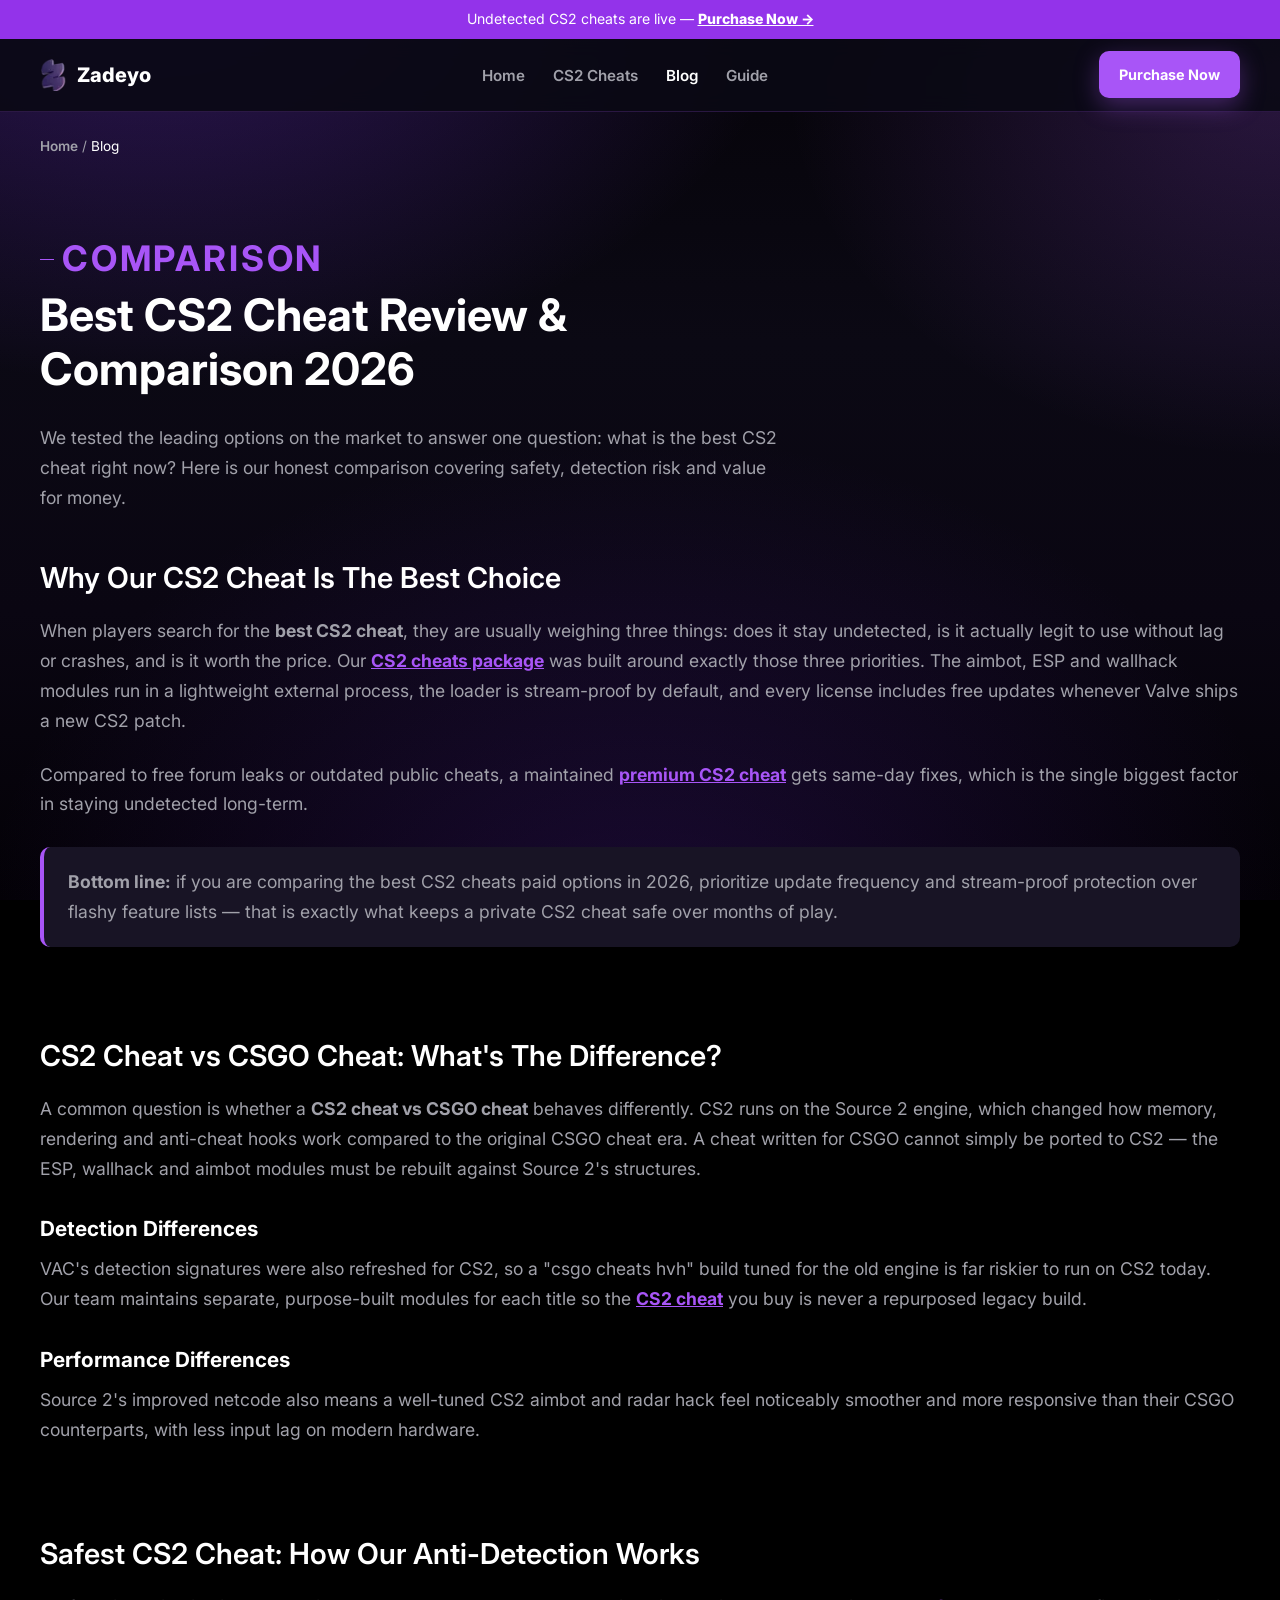
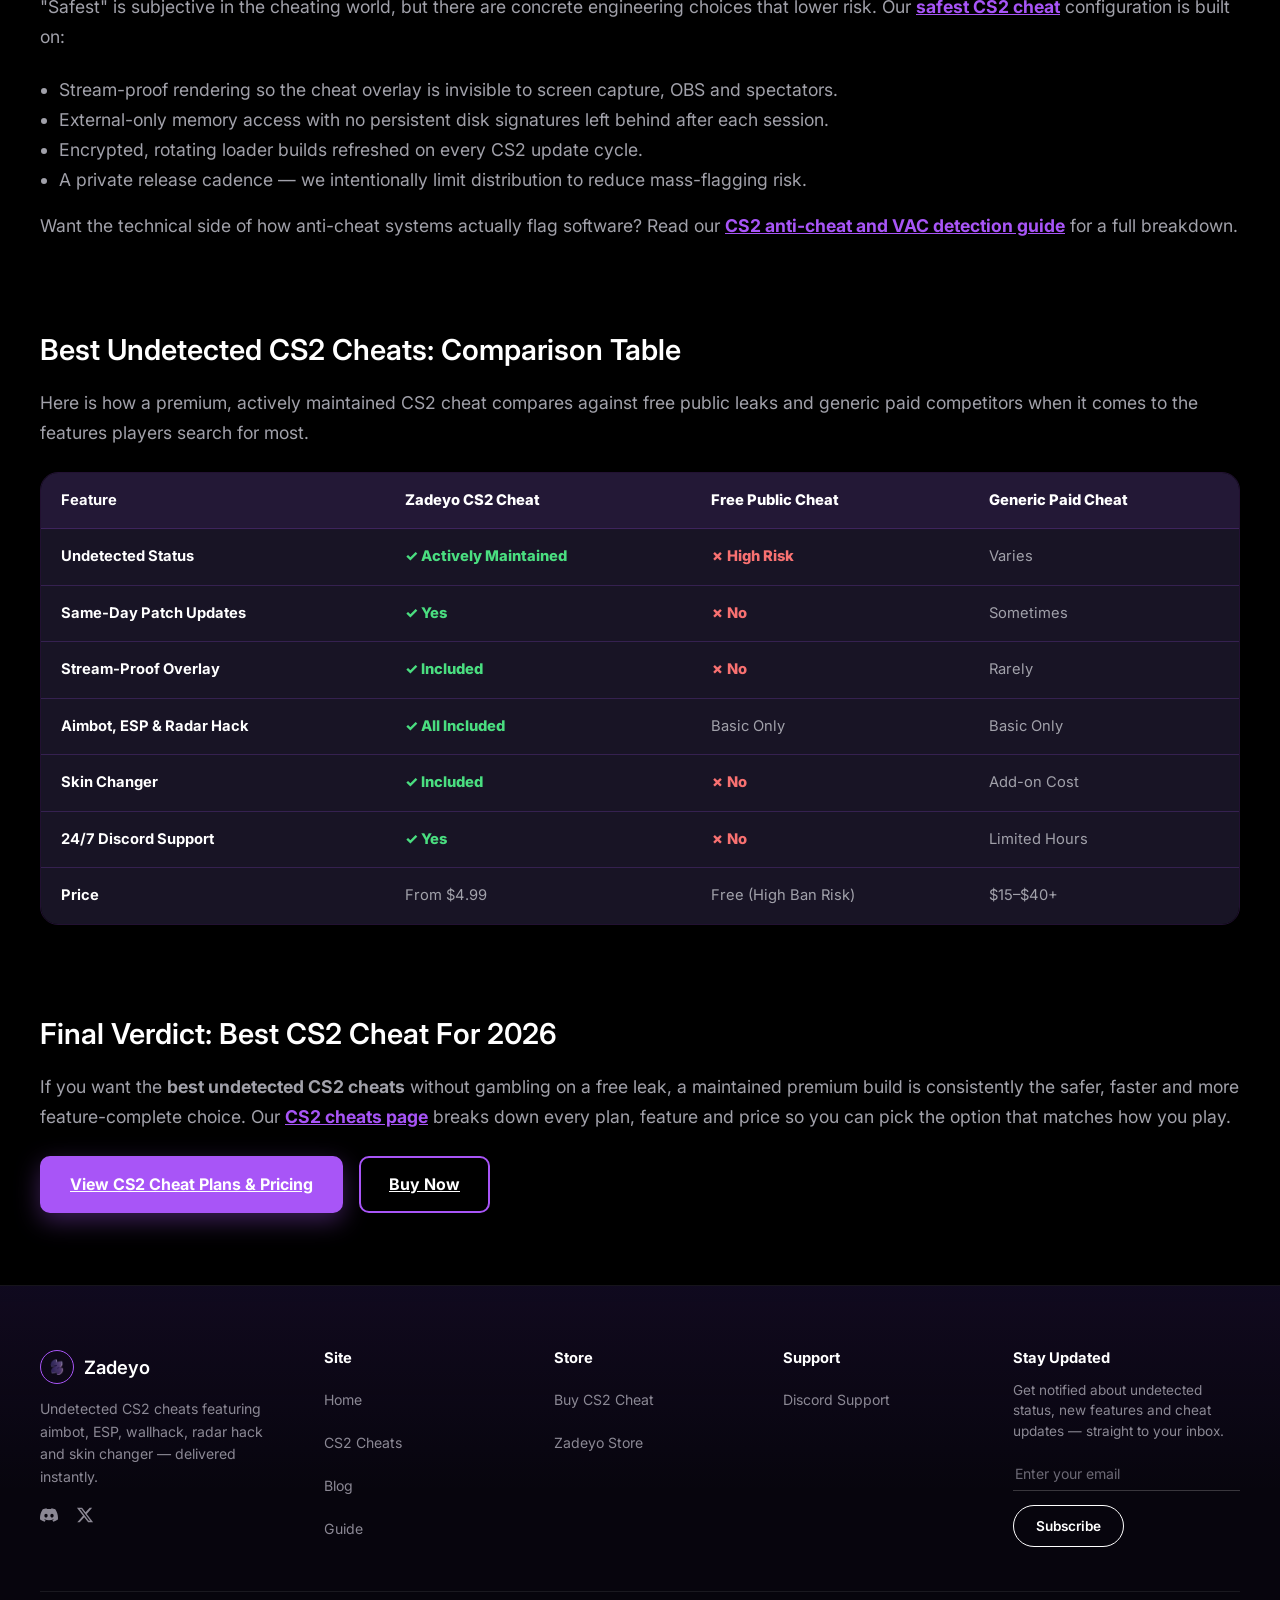
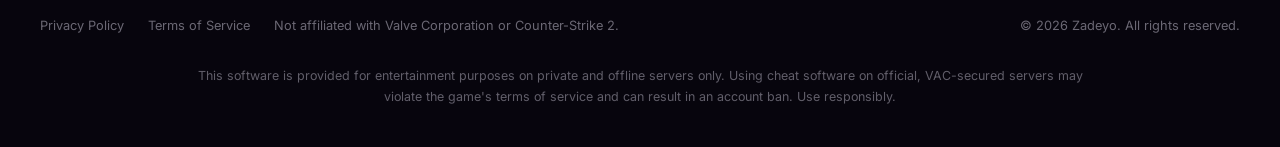
==== commit 1c84e2b5: "changed some footer settings and changed main logo" ====
--- a/blog.html
+++ b/blog.html
@@ -15,7 +15,7 @@
   <meta property="og:url" content="https://www.zadeyo-cs2.com/blog.html">
   <meta name="twitter:card" content="summary_large_image">
 
-  <link rel="icon" href="/assets/favicon.svg" type="image/svg+xml">
+  <link rel="icon" href="/assets/main-logo.webp" type="image/webp">
   <link rel="preconnect" href="https://fonts.googleapis.com">
   <link rel="preconnect" href="https://fonts.gstatic.com" crossorigin>
   <link href="https://fonts.googleapis.com/css2?family=Inter:wght@400;500;600;700;800&display=swap" rel="stylesheet">
@@ -44,7 +44,7 @@
   <header class="site-header">
     <nav class="nav container">
       <a href="/index.html" class="brand">
-        <img src="/assets/favicon.svg" alt="Zadeyo CS2 cheats logo, a purple crosshair icon on a dark background" width="32" height="32">
+        <img src="/assets/main-logo.webp" alt="Zadeyo logo, an abstract violet ribbon-shaped brand mark" width="27" height="32">
         Zadeyo
       </a>
       <ul class="nav-links">
@@ -220,12 +220,26 @@
 
   <footer class="site-footer">
     <div class="container">
-      <div class="footer-grid">
-        <div>
-          <h4>Zadeyo CS2 Cheats</h4>
-          <p>Undetected CS2 cheats featuring aimbot, ESP, wallhack, radar hack and skin changer. Instant delivery and 24/7 Discord support.</p>
-        </div>
-        <div>
+      <div class="footer-top">
+        <div class="footer-brand">
+          <a href="/index.html" class="footer-brand-logo">
+            <span class="footer-logo-badge" aria-hidden="true">
+              <img src="/assets/main-logo.webp" alt="" width="14" height="16">
+            </span>
+            Zadeyo
+          </a>
+          <p class="footer-tagline">Undetected CS2 cheats featuring aimbot, ESP, wallhack, radar hack and skin changer &mdash; delivered instantly.</p>
+          <div class="footer-social" aria-label="Zadeyo on social media">
+            <a href="https://discord.gg/zadeyo" aria-label="Zadeyo on Discord">
+              <svg viewBox="0 0 24 24" fill="currentColor" aria-hidden="true"><path d="M20.317 4.37a19.79 19.79 0 0 0-4.885-1.515.074.074 0 0 0-.079.037c-.21.375-.444.864-.608 1.25a18.27 18.27 0 0 0-5.487 0 12.64 12.64 0 0 0-.617-1.25.077.077 0 0 0-.079-.037A19.736 19.736 0 0 0 3.677 4.37a.07.07 0 0 0-.032.027C.533 9.046-.32 13.58.099 18.057a.082.082 0 0 0 .031.056 19.9 19.9 0 0 0 5.993 3.03.078.078 0 0 0 .084-.028c.462-.63.874-1.295 1.226-1.994a.076.076 0 0 0-.041-.106 13.107 13.107 0 0 1-1.872-.892.077.077 0 0 1-.008-.128c.126-.094.252-.192.372-.291a.074.074 0 0 1 .077-.01c3.928 1.793 8.18 1.793 12.062 0a.074.074 0 0 1 .078.01c.12.099.246.197.373.291a.077.077 0 0 1-.006.128 12.3 12.3 0 0 1-1.873.892.076.076 0 0 0-.04.107c.36.698.772 1.362 1.225 1.993a.076.076 0 0 0 .084.028 19.876 19.876 0 0 0 6.002-3.03.077.077 0 0 0 .032-.055c.5-5.177-.838-9.674-3.549-13.66a.06.06 0 0 0-.031-.028ZM8.02 15.278c-1.183 0-2.157-1.085-2.157-2.419 0-1.333.955-2.418 2.157-2.418 1.21 0 2.176 1.094 2.157 2.418 0 1.334-.955 2.419-2.157 2.419Zm7.975 0c-1.183 0-2.157-1.085-2.157-2.419 0-1.333.955-2.418 2.157-2.418 1.21 0 2.176 1.094 2.157 2.418 0 1.334-.946 2.419-2.157 2.419Z"/></svg>
+            </a>
+            <a href="#" aria-label="Zadeyo on X (Twitter)">
+              <svg viewBox="0 0 24 24" fill="currentColor" aria-hidden="true"><path d="M18.244 2.25h3.308l-7.227 8.26 8.502 11.24H16.17l-5.214-6.817L4.99 21.75H1.68l7.73-8.835L1.254 2.25H8.08l4.713 6.231ZM17.083 19.77h1.833L7.084 4.126H5.117Z"/></svg>
+            </a>
+          </div>
+        </div>
+
+        <div class="footer-col">
           <h4>Site</h4>
           <ul>
             <li><a href="/index.html">Home</a></li>
@@ -234,24 +248,42 @@
             <li><a href="/guide.html">Guide</a></li>
           </ul>
         </div>
-        <div>
+        <div class="footer-col">
           <h4>Store</h4>
           <ul>
-            <li><a href=https://zadeyo.com/products/cs2-cheats>Buy CS2 Cheat</a></li>
+            <li><a href="https://zadeyo.com/products/cs2-cheats">Buy CS2 Cheat</a></li>
             <li><a href="https://zadeyo.com">Zadeyo Store</a></li>
           </ul>
         </div>
-        <div>
+        <div class="footer-col">
           <h4>Support</h4>
           <ul>
             <li><a href="https://discord.gg/zadeyo">Discord Support</a></li>
           </ul>
         </div>
-      </div>
+
+        <div class="footer-newsletter">
+          <h4>Stay Updated</h4>
+          <p>Get notified about undetected status, new features and cheat updates &mdash; straight to your inbox.</p>
+          <form class="newsletter-form" action="#" method="get">
+            <label for="newsletter-email" class="sr-only">Email address</label>
+            <input type="email" id="newsletter-email" class="newsletter-input" placeholder="Enter your email" required>
+            <button type="submit" class="newsletter-submit">Subscribe</button>
+          </form>
+        </div>
+      </div>
+
+      <hr class="footer-divider">
+
       <div class="footer-bottom">
-        <span>&copy; 2026 Zadeyo. All rights reserved.</span>
-        <span>Not affiliated with Valve Corporation or Counter-Strike 2.</span>
-      </div>
+        <div class="footer-legal-links">
+          <a href="#">Privacy Policy</a>
+          <a href="#">Terms of Service</a>
+          <span>Not affiliated with Valve Corporation or Counter-Strike 2.</span>
+        </div>
+        <span class="footer-copyright">&copy; 2026 Zadeyo. All rights reserved.</span>
+      </div>
+
       <p class="disclaimer">
         This software is provided for entertainment purposes on private and offline servers only. Using cheat software on
         official, VAC-secured servers may violate the game's terms of service and can result in an account ban. Use responsibly.
--- a/css/style.css
+++ b/css/style.css
@@ -317,8 +317,10 @@
 }
 
 .brand img {
-  width: 32px;
   height: 32px;
+  width: auto;
+  object-fit: contain;
+  image-rendering: auto;
 }
 
 .brand:hover {
@@ -1221,58 +1223,239 @@
 }
 
 /* -------------------------------------------------------------------------
-   Footer
-   ------------------------------------------------------------------------- */
-   .site-footer {
-    background-color: var(--bg-card);
-    border-top: 1px solid var(--border-color);
-    padding: 40px 0px 24px;   
-  }
-
-.footer-grid {
+   Footer — quiet/flat SaaS-style footer: wide brand column (logo + tagline
+   + socials), three link columns, a newsletter column, a thin divider, then
+   a slim legal/copyright utility row. Intentionally has no glow/gradient
+   drama of its own (unlike the hero/pricing showcase panels) — just a
+   faint purple-tinted near-black background and a muted text hierarchy.
+   Font stays the site's global Inter stack; only weights/sizes are set here.
+   ------------------------------------------------------------------------- */
+.site-footer {
+  position: relative;
+  background:
+    linear-gradient(180deg, rgba(124, 58, 237, 0.08) 0%, rgba(5, 3, 8, 0) 45%),
+    #07050d;
+  border-top: 1px solid rgba(255, 255, 255, 0.06);
+  padding: 64px 0 40px;
+}
+
+.footer-top {
   display: grid;
-  grid-template-columns: 2fr 1fr 1fr 1fr;
-  margin-bottom: 10px;
-}
-
-.footer-grid h4 {
-  color: var(--text-main);
-  font-size: 0.95rem;
-  margin-bottom: 4px;
-}
-
-.footer-grid {
+  grid-template-columns: minmax(220px, 1.3fr) repeat(3, 1fr) minmax(220px, 1.25fr);
+  gap: 48px;
+  align-items: start;
+}
+
+/* Brand block */
+.footer-brand-logo {
+  display: inline-flex;
+  align-items: center;
+  gap: 10px;
+  font-weight: 600;
+  font-size: 1.15rem;
+  color: var(--text-main);
+}
+
+.footer-brand-logo:hover {
+  color: var(--text-main);
+}
+
+.footer-logo-badge {
+  display: flex;
+  align-items: center;
+  justify-content: center;
+  width: 34px;
+  height: 34px;
+  border-radius: 50%;
+  border: 1.5px solid var(--accent-primary);
+  flex-shrink: 0;
+}
+
+.footer-logo-badge img {
+  height: 16px;
+  width: auto;
+  object-fit: contain;
+  image-rendering: auto;
+}
+
+.footer-tagline {
+  color: #8b8894;
+  font-size: 0.88rem;
+  font-weight: 400;
+  line-height: 1.6;
+  margin: 14px 0 0;
+  max-width: 280px;
+}
+
+.footer-social {
+  display: flex;
+  align-items: center;
+  gap: 18px;
+  margin-top: 18px;
+}
+
+.footer-social a {
+  display: flex;
+  align-items: center;
+  justify-content: center;
+  color: #8b8894;
+  transition: color 0.2s ease;
+}
+
+.footer-social a:hover {
+  color: var(--text-main);
+}
+
+.footer-social svg {
+  width: 18px;
+  height: 18px;
+}
+
+/* Link columns — Site / Store / Support */
+.footer-col h4 {
+  color: var(--text-main);
+  font-size: 0.92rem;
+  font-weight: 700;
+  margin: 0 0 16px;
+}
+
+.footer-col ul {
+  list-style: none;
+  padding: 0;
+  margin: 0;
   display: grid;
-  grid-template-columns: 2fr 1fr 1fr 1fr; 
-  margin-bottom: 10px;
-}
-
-.footer-grid ul a {
-  color: var(--text-muted);
-  font-size: 0.9rem;
-}
-
-.footer-grid ul a:hover {
-  color: var(--accent-primary);
+  gap: 13px;
+}
+
+.footer-col ul a {
+  color: #8b8894;
+  font-size: 0.88rem;
+  font-weight: 400;
+}
+
+.footer-col ul a:hover {
+  color: var(--text-main);
+}
+
+/* Newsletter column */
+.footer-newsletter h4 {
+  color: var(--text-main);
+  font-size: 0.92rem;
+  font-weight: 700;
+  margin: 0 0 12px;
+}
+
+.footer-newsletter p {
+  color: #8b8894;
+  font-size: 0.85rem;
+  font-weight: 400;
+  line-height: 1.5;
+  margin: 0 0 16px;
+}
+
+.newsletter-form {
+  display: flex;
+  flex-direction: column;
+  gap: 14px;
+}
+
+.newsletter-input {
+  width: 100%;
+  background: transparent;
+  border: none;
+  border-bottom: 1px solid rgba(255, 255, 255, 0.2);
+  color: var(--text-main);
+  font-family: inherit;
+  font-size: 0.88rem;
+  padding: 8px 2px;
+  border-radius: 0;
+  transition: border-color 0.2s ease;
+}
+
+.newsletter-input::placeholder {
+  color: #6b6874;
+}
+
+.newsletter-input:focus {
+  outline: none;
+  border-color: var(--accent-primary);
+}
+
+.newsletter-submit {
+  align-self: flex-start;
+  display: inline-flex;
+  align-items: center;
+  justify-content: center;
+  height: 42px;
+  padding: 0 22px;
+  border-radius: 999px;
+  border: 1px solid #ffffff;
+  background-color: transparent;
+  color: #ffffff;
+  font-family: inherit;
+  font-size: 0.85rem;
+  font-weight: 600;
+  cursor: pointer;
+  transition: background-color 0.2s ease, color 0.2s ease, transform 0.15s ease;
+}
+
+.newsletter-submit:hover {
+  background-color: #ffffff;
+  color: #0a0a0e;
+  transform: translateY(-1px);
+}
+
+.newsletter-submit:disabled {
+  opacity: 0.7;
+  cursor: default;
+  transform: none;
+}
+
+/* Divider + bottom utility row */
+.footer-divider {
+  border: none;
+  border-top: 1px solid rgba(255, 255, 255, 0.08);
+  margin: 44px 0 24px;
 }
 
 .footer-bottom {
-  border-top: 1px solid var(--border-color);
-  padding-top: 8px;
   display: flex;
   flex-wrap: wrap;
   justify-content: space-between;
-  gap: 4px;
+  align-items: center;
+  gap: 16px;
+}
+
+.footer-legal-links {
+  display: flex;
+  flex-wrap: wrap;
+  align-items: center;
+  gap: 24px;
+}
+
+.footer-legal-links a,
+.footer-legal-links span {
+  color: #6b6874;
   font-size: 0.8rem;
-  color: var(--text-muted);
+  font-weight: 400;
+}
+
+.footer-legal-links a:hover {
+  color: var(--text-main);
+}
+
+.footer-copyright {
+  color: #6b6874;
+  font-size: 0.8rem;
+  white-space: nowrap;
 }
 
 .disclaimer {
   font-size: 0.78rem;
-  color: var(--text-muted);
-  opacity: 0.75;
+  color: #6b6874;
+  opacity: 0.9;
   max-width: 900px;
-  margin: 24px auto 0;
+  margin: 28px auto 0;
   text-align: center;
 }
 
@@ -1297,8 +1480,15 @@
   .grid-4 {
     grid-template-columns: repeat(2, 1fr);
   }
-  .footer-grid {
-    grid-template-columns: 2fr 1fr 1fr;
+
+  .footer-top {
+    grid-template-columns: repeat(3, 1fr);
+    gap: 36px 32px;
+  }
+
+  .footer-brand,
+  .footer-newsletter {
+    grid-column: 1 / -1;
   }
 
   .showcase-panel {
@@ -1353,7 +1543,7 @@
     grid-template-columns: 1fr;
   }
 
-  .footer-grid {
+  .footer-top {
     grid-template-columns: 1fr 1fr;
   }
 
@@ -1375,9 +1565,14 @@
     grid-template-columns: 1fr;
   }
 
-  .footer-grid {
+  .footer-top {
     grid-template-columns: 1fr;
-    gap: 24px;
+    gap: 32px;
+  }
+
+  .footer-bottom {
+    flex-direction: column;
+    align-items: flex-start;
   }
 
   .hero {
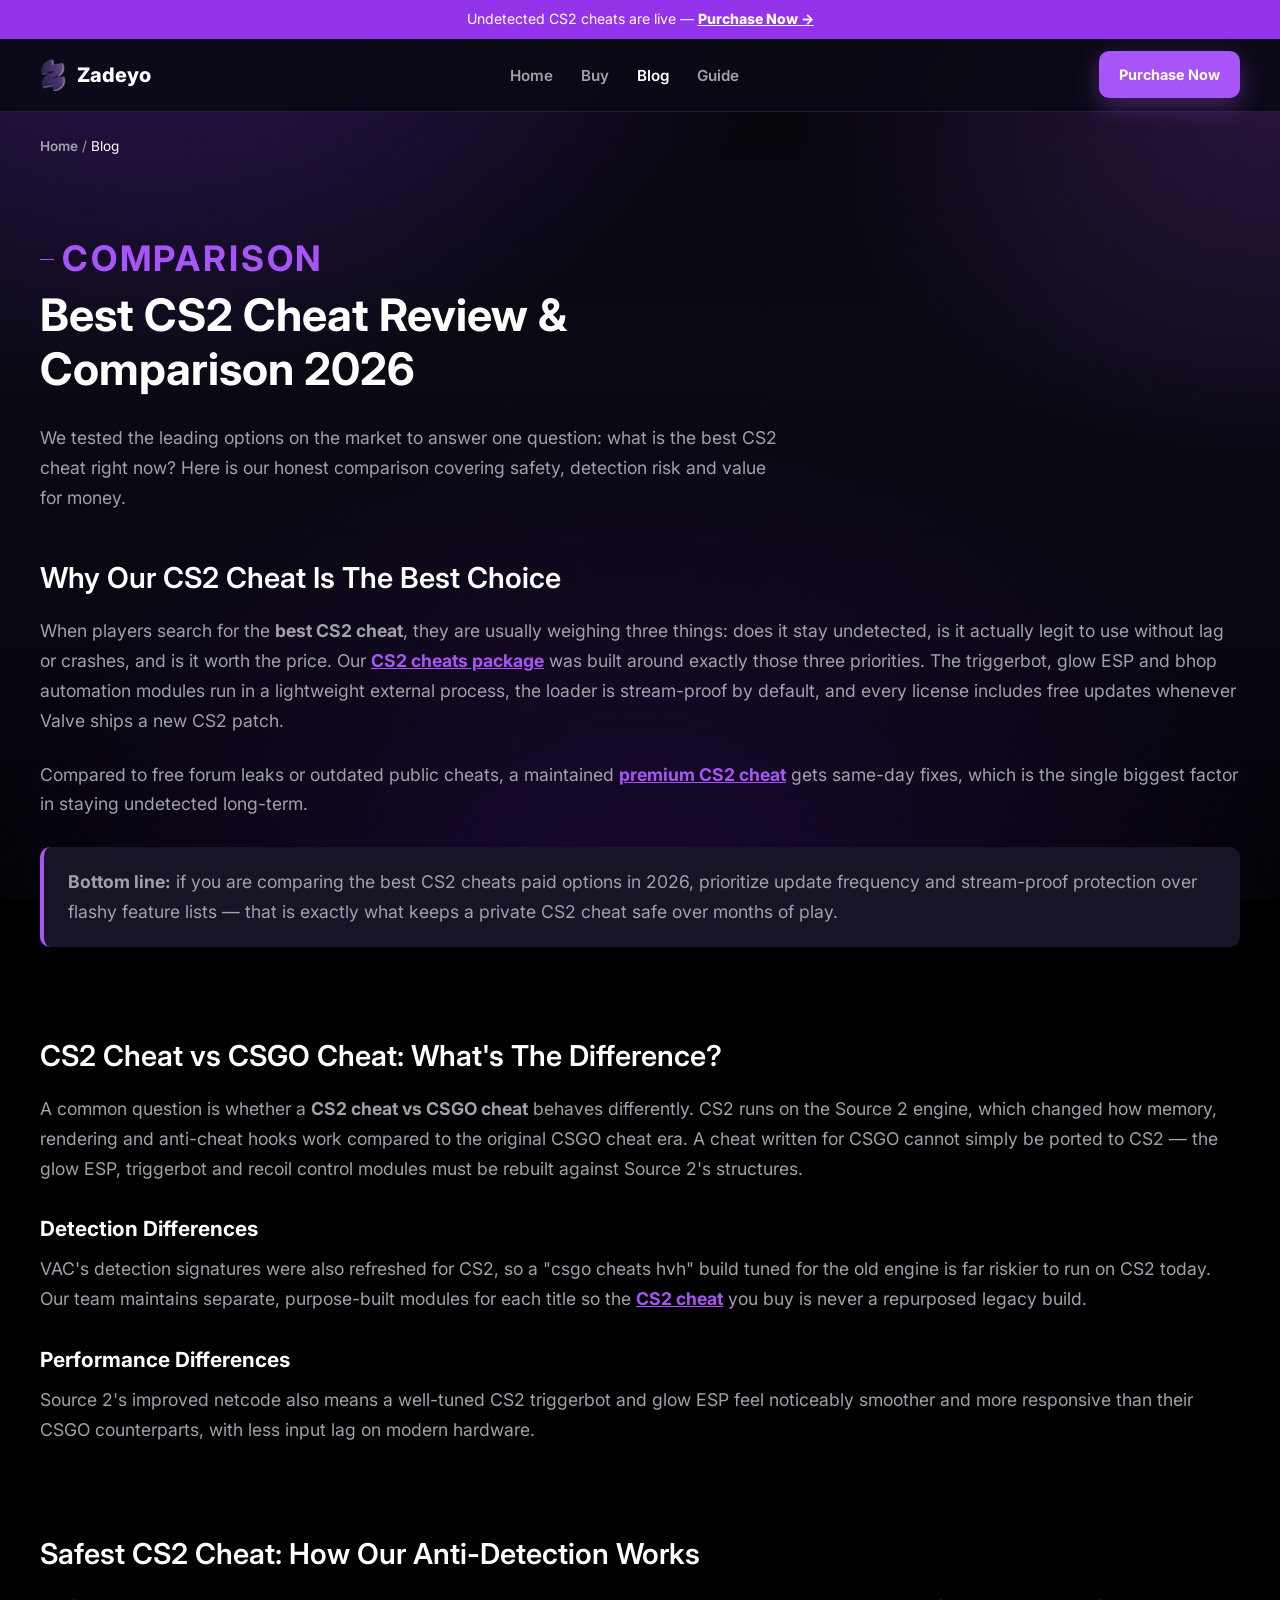
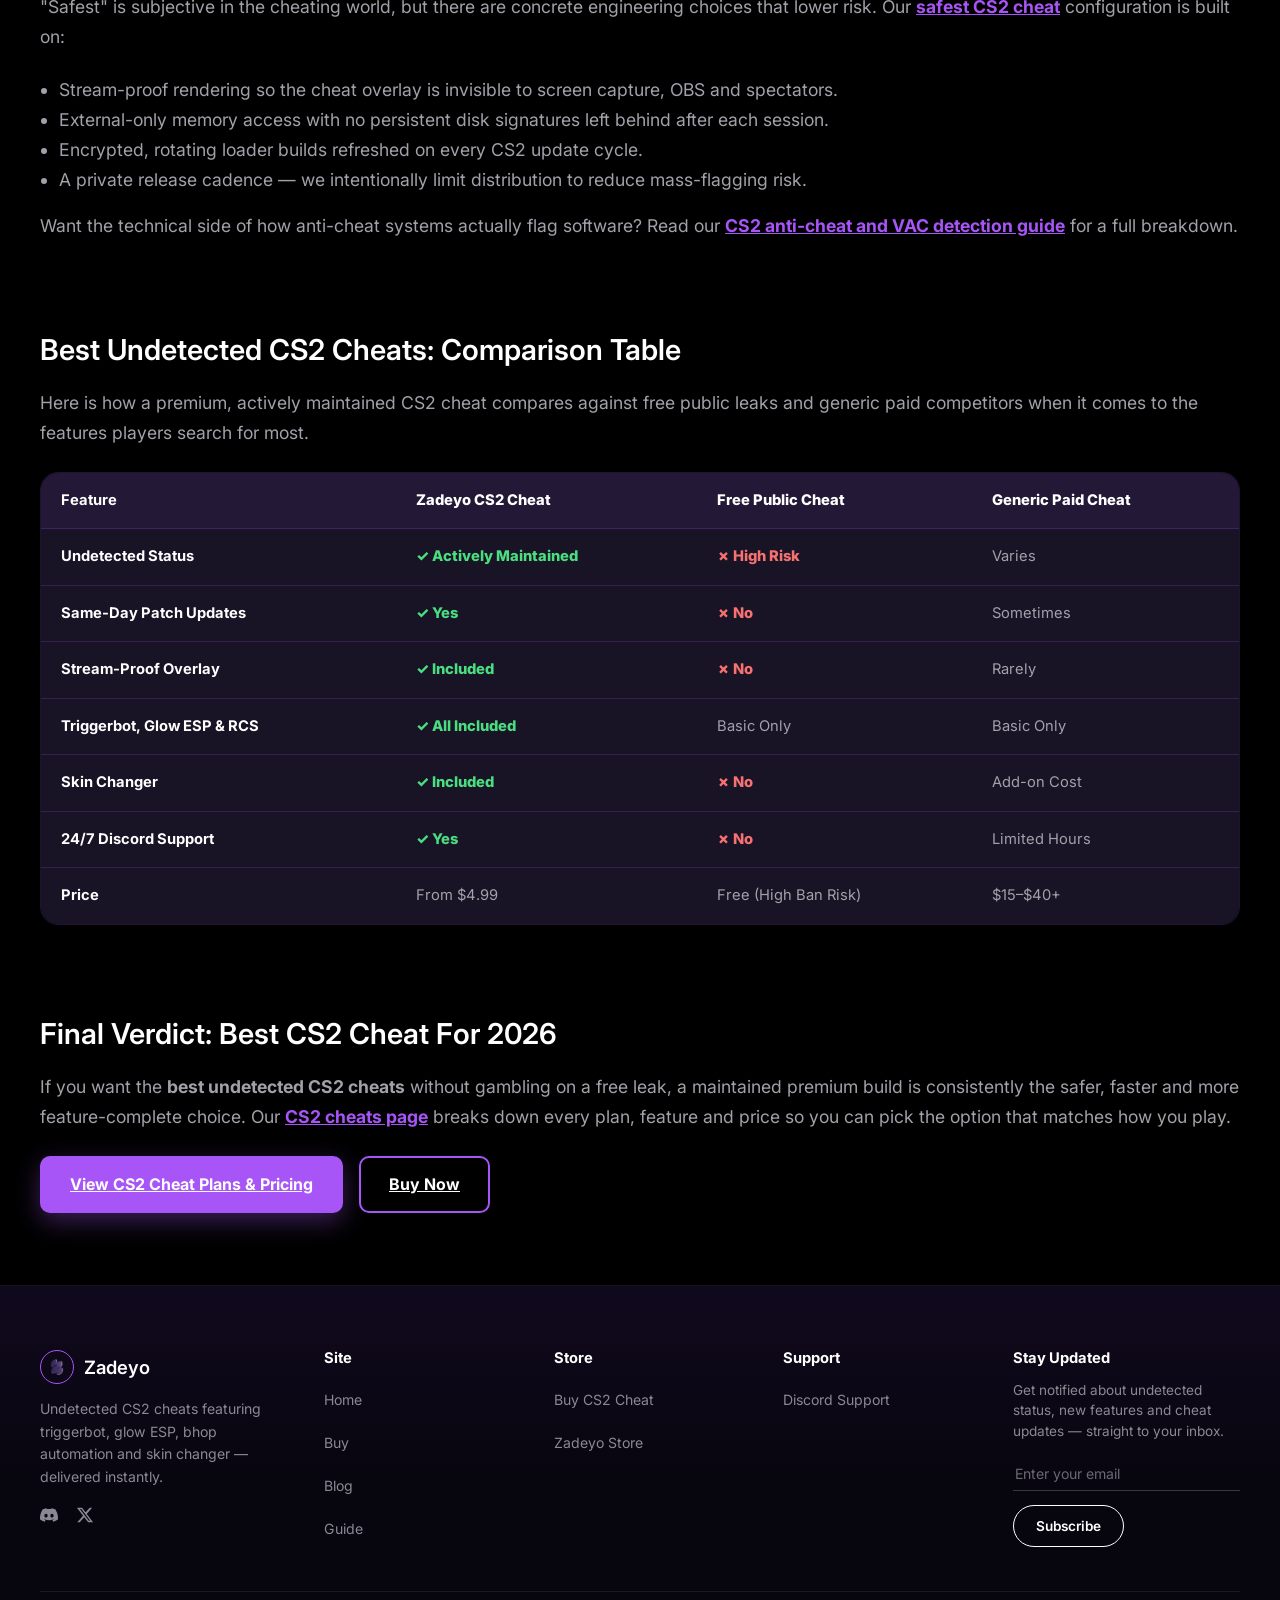
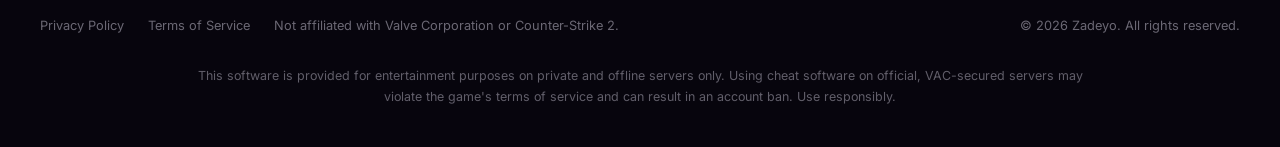
==== commit 86ada887: "changed feature list" ====
--- a/blog.html
+++ b/blog.html
@@ -19,7 +19,7 @@
   <link rel="preconnect" href="https://fonts.googleapis.com">
   <link rel="preconnect" href="https://fonts.gstatic.com" crossorigin>
   <link href="https://fonts.googleapis.com/css2?family=Inter:wght@400;500;600;700;800&display=swap" rel="stylesheet">
-  <link rel="stylesheet" href="/css/style.css">
+  <link rel="stylesheet" href="/css/style.css?v=7">
 
   <script type="application/ld+json">
   {
@@ -49,7 +49,7 @@
       </a>
       <ul class="nav-links">
         <li><a href="/index.html">Home</a></li>
-        <li><a href="/cs2-cheats.html">CS2 Cheats</a></li>
+        <li><a href="/cs2-cheats.html">Buy</a></li>
         <li><a href="/blog.html" class="active">Blog</a></li>
         <li><a href="/guide.html">Guide</a></li>
       </ul>
@@ -86,8 +86,8 @@
           <p>
             When players search for the <strong>best CS2 cheat</strong>, they are usually weighing three things: does it stay
             undetected, is it actually legit to use without lag or crashes, and is it worth the price. Our
-            <a href="/cs2-cheats.html">CS2 cheats package</a> was built around exactly those three priorities. The aimbot,
-            ESP and wallhack modules run in a lightweight external process, the loader is stream-proof by default, and every
+            <a href="/cs2-cheats.html">CS2 cheats package</a> was built around exactly those three priorities. The triggerbot,
+            glow ESP and bhop automation modules run in a lightweight external process, the loader is stream-proof by default, and every
             license includes free updates whenever Valve ships a new CS2 patch.
           </p>
           <p>
@@ -107,7 +107,7 @@
           <p>
             A common question is whether a <strong>CS2 cheat vs CSGO cheat</strong> behaves differently. CS2 runs on the Source 2
             engine, which changed how memory, rendering and anti-cheat hooks work compared to the original CSGO cheat era.
-            A cheat written for CSGO cannot simply be ported to CS2 &mdash; the ESP, wallhack and aimbot modules must be
+            A cheat written for CSGO cannot simply be ported to CS2 &mdash; the glow ESP, triggerbot and recoil control modules must be
             rebuilt against Source 2's structures.
           </p>
           <h3>Detection Differences</h3>
@@ -118,7 +118,7 @@
           </p>
           <h3>Performance Differences</h3>
           <p>
-            Source 2's improved netcode also means a well-tuned CS2 aimbot and radar hack feel noticeably smoother and more
+            Source 2's improved netcode also means a well-tuned CS2 triggerbot and glow ESP feel noticeably smoother and more
             responsive than their CSGO counterparts, with less input lag on modern hardware.
           </p>
 
@@ -174,7 +174,7 @@
                   <td>Rarely</td>
                 </tr>
                 <tr>
-                  <td>Aimbot, ESP &amp; Radar Hack</td>
+                  <td>Triggerbot, Glow ESP &amp; RCS</td>
                   <td><span class="check-yes">&#10003; All Included</span></td>
                   <td>Basic Only</td>
                   <td>Basic Only</td>
@@ -228,7 +228,7 @@
             </span>
             Zadeyo
           </a>
-          <p class="footer-tagline">Undetected CS2 cheats featuring aimbot, ESP, wallhack, radar hack and skin changer &mdash; delivered instantly.</p>
+          <p class="footer-tagline">Undetected CS2 cheats featuring triggerbot, glow ESP, bhop automation and skin changer &mdash; delivered instantly.</p>
           <div class="footer-social" aria-label="Zadeyo on social media">
             <a href="https://discord.gg/zadeyo" aria-label="Zadeyo on Discord">
               <svg viewBox="0 0 24 24" fill="currentColor" aria-hidden="true"><path d="M20.317 4.37a19.79 19.79 0 0 0-4.885-1.515.074.074 0 0 0-.079.037c-.21.375-.444.864-.608 1.25a18.27 18.27 0 0 0-5.487 0 12.64 12.64 0 0 0-.617-1.25.077.077 0 0 0-.079-.037A19.736 19.736 0 0 0 3.677 4.37a.07.07 0 0 0-.032.027C.533 9.046-.32 13.58.099 18.057a.082.082 0 0 0 .031.056 19.9 19.9 0 0 0 5.993 3.03.078.078 0 0 0 .084-.028c.462-.63.874-1.295 1.226-1.994a.076.076 0 0 0-.041-.106 13.107 13.107 0 0 1-1.872-.892.077.077 0 0 1-.008-.128c.126-.094.252-.192.372-.291a.074.074 0 0 1 .077-.01c3.928 1.793 8.18 1.793 12.062 0a.074.074 0 0 1 .078.01c.12.099.246.197.373.291a.077.077 0 0 1-.006.128 12.3 12.3 0 0 1-1.873.892.076.076 0 0 0-.04.107c.36.698.772 1.362 1.225 1.993a.076.076 0 0 0 .084.028 19.876 19.876 0 0 0 6.002-3.03.077.077 0 0 0 .032-.055c.5-5.177-.838-9.674-3.549-13.66a.06.06 0 0 0-.031-.028ZM8.02 15.278c-1.183 0-2.157-1.085-2.157-2.419 0-1.333.955-2.418 2.157-2.418 1.21 0 2.176 1.094 2.157 2.418 0 1.334-.955 2.419-2.157 2.419Zm7.975 0c-1.183 0-2.157-1.085-2.157-2.419 0-1.333.955-2.418 2.157-2.418 1.21 0 2.176 1.094 2.157 2.418 0 1.334-.946 2.419-2.157 2.419Z"/></svg>
@@ -243,7 +243,7 @@
           <h4>Site</h4>
           <ul>
             <li><a href="/index.html">Home</a></li>
-            <li><a href="/cs2-cheats.html">CS2 Cheats</a></li>
+            <li><a href="/cs2-cheats.html">Buy</a></li>
             <li><a href="/blog.html">Blog</a></li>
             <li><a href="/guide.html">Guide</a></li>
           </ul>
@@ -291,6 +291,6 @@
     </div>
   </footer>
 
-  <script src="/js/main.js"></script>
+  <script src="/js/main.js?v=7"></script>
 </body>
 </html>
--- a/css/style.css
+++ b/css/style.css
@@ -251,6 +251,12 @@
   color: var(--text-main);
 }
 
+.btn-discord svg {
+  width: 18px;
+  height: 18px;
+  flex-shrink: 0;
+}
+
 .btn-block {
   width: 100%;
 }
@@ -424,16 +430,21 @@
 }
 
 /* -------------------------------------------------------------------------
-   Video module
+   Video module — a big cinematic panel modeled after a promo-poster style
+   video player: bold headline + "live preview" pill burned into the
+   bottom-left of the frame over a purple gradient wash, a persistent
+   mute toggle in the bottom-right corner, and a small tracked caption
+   underneath. The headline/pill/gradient live *inside* .video-play-overlay
+   so they fade out together with the play button once playback starts.
    ------------------------------------------------------------------------- */
 .video-wrapper {
   position: relative;
-  max-width: 900px;
+  max-width: 1100px;
   margin: 0 auto;
-  border-radius: var(--radius-lg);
+  border-radius: 22px;
   overflow: hidden;
-  border: 1px solid var(--border-color);
-  box-shadow: 0 20px 60px rgba(0, 0, 0, 0.45);
+  border: 1px solid rgba(168, 85, 247, 0.32);
+  box-shadow: 0 30px 90px rgba(0, 0, 0, 0.55), 0 0 80px rgba(168, 85, 247, 0.16);
   background-color: #000;
 }
 
@@ -441,15 +452,16 @@
   width: 100%;
   aspect-ratio: 16 / 9;
   background-color: #000;
+  display: block;
 }
 
 .video-play-overlay {
   position: absolute;
   inset: 0;
+  z-index: 2;
   display: flex;
   align-items: center;
   justify-content: center;
-  background: rgba(11, 9, 20, 0.25);
   cursor: pointer;
   transition: opacity 0.25s ease;
 }
@@ -459,7 +471,90 @@
   pointer-events: none;
 }
 
+.video-overlay-gradient {
+  position: absolute;
+  inset: 0;
+  background:
+    linear-gradient(115deg, rgba(8, 5, 14, 0.88) 0%, rgba(46, 12, 66, 0.58) 42%, rgba(88, 28, 135, 0.22) 72%, rgba(88, 28, 135, 0.02) 100%),
+    linear-gradient(0deg, rgba(5, 3, 8, 0.55) 0%, rgba(5, 3, 8, 0) 40%);
+}
+
+.video-overlay-content {
+  position: absolute;
+  left: 32px;
+  bottom: 28px;
+  right: 90px;
+  display: flex;
+  flex-direction: column;
+  align-items: flex-start;
+  gap: 16px;
+}
+
+.video-overlay-headline {
+  margin: 0;
+  color: var(--text-main);
+  font-size: clamp(2rem, 4.6vw, 3.4rem);
+  font-weight: 800;
+  line-height: 1;
+  letter-spacing: -0.01em;
+  text-transform: uppercase;
+  text-shadow: 0 4px 24px rgba(0, 0, 0, 0.45);
+}
+
+.video-overlay-sub {
+  display: block;
+  margin-top: 6px;
+  font-size: clamp(1.2rem, 2.4vw, 1.8rem);
+  font-weight: 500;
+  text-transform: none;
+  letter-spacing: 0;
+  color: var(--text-main);
+}
+
+.video-overlay-sub em {
+  font-style: italic;
+  font-weight: 700;
+  color: #e9a8ff;
+}
+
+.video-live-pill {
+  display: inline-flex;
+  align-items: center;
+  gap: 8px;
+  padding: 7px 14px;
+  border-radius: 999px;
+  background: rgba(5, 3, 8, 0.55);
+  border: 1px solid rgba(255, 255, 255, 0.16);
+  backdrop-filter: blur(6px);
+  -webkit-backdrop-filter: blur(6px);
+  color: var(--text-main);
+  font-size: 0.72rem;
+  font-weight: 700;
+  letter-spacing: 0.06em;
+  text-transform: uppercase;
+}
+
+.video-live-dot {
+  width: 7px;
+  height: 7px;
+  border-radius: 50%;
+  background-color: #f43f5e;
+  box-shadow: 0 0 0 3px rgba(244, 63, 94, 0.3);
+  animation: liveDotPulse 1.6s infinite;
+}
+
+@keyframes liveDotPulse {
+  0%, 100% {
+    opacity: 1;
+  }
+  50% {
+    opacity: 0.35;
+  }
+}
+
 .play-button {
+  position: relative;
+  z-index: 1;
   display: flex;
   align-items: center;
   justify-content: center;
@@ -496,6 +591,59 @@
   }
 }
 
+.video-mute-toggle {
+  position: absolute;
+  z-index: 3;
+  right: 20px;
+  bottom: 20px;
+  display: flex;
+  align-items: center;
+  justify-content: center;
+  width: 42px;
+  height: 42px;
+  border-radius: 50%;
+  background: rgba(5, 3, 8, 0.55);
+  border: 1px solid rgba(255, 255, 255, 0.18);
+  backdrop-filter: blur(6px);
+  -webkit-backdrop-filter: blur(6px);
+  color: var(--text-main);
+  cursor: pointer;
+  transition: background-color 0.2s ease, transform 0.15s ease, border-color 0.2s ease;
+}
+
+.video-mute-toggle:hover {
+  background: rgba(168, 85, 247, 0.4);
+  border-color: var(--accent-primary);
+  transform: scale(1.06);
+}
+
+.video-mute-toggle svg {
+  width: 18px;
+  height: 18px;
+}
+
+.video-mute-toggle .icon-muted {
+  display: none;
+}
+
+.video-mute-toggle[aria-pressed="true"] .icon-unmuted {
+  display: none;
+}
+
+.video-mute-toggle[aria-pressed="true"] .icon-muted {
+  display: block;
+}
+
+.video-caption {
+  max-width: 1100px;
+  margin: 18px auto 0;
+  color: var(--text-muted);
+  font-size: 0.78rem;
+  font-weight: 600;
+  letter-spacing: 0.05em;
+  text-transform: uppercase;
+}
+
 /* -------------------------------------------------------------------------
    Cards / Grids
    ------------------------------------------------------------------------- */
@@ -517,16 +665,68 @@
 }
 
 .card {
+  position: relative;
   background-color: var(--bg-card);
   border: 1px solid var(--border-color);
   border-radius: var(--radius-lg);
   padding: 28px;
+  overflow: hidden;
   transition: transform 0.2s ease, border-color 0.2s ease;
 }
 
 .card:hover {
   transform: translateY(-4px);
   border-color: var(--accent-primary);
+}
+
+/* -------------------------------------------------------------------------
+   Tilted cards — a vanilla JS/CSS recreation of a mouse-tracked 3D tilt +
+   spring-settle effect (no React/framer-motion dependency; this project is
+   a static, buildless site — see js/main.js `initTiltCards`). Currently
+   applied to the Home page "Product Types" cards. `.tilt-card`'s transform
+   is driven entirely by JS on pointer devices; `.card:hover`'s translateY
+   above is the no-JS/touch fallback and is naturally overridden by the
+   inline transform once the tilt script takes over on mousemove.
+   ------------------------------------------------------------------------- */
+.tilt-card {
+  transform-style: preserve-3d;
+  will-change: transform;
+  /* Guaranteed fallback: a fixed, CSS-only tilt on plain :hover so the
+     card visibly reacts even if JS hasn't taken over yet (or, on a device
+     where it never does). js/main.js strips "transform" out of this
+     transition list on mouseenter so the JS spring can drive crisp,
+     un-smoothed per-frame updates once the cursor-tracking effect is live. */
+  transition: transform 0.3s ease, border-color 0.2s ease, box-shadow 0.3s ease;
+}
+
+.tilt-card:hover {
+  transform: perspective(900px) rotateX(6deg) rotateY(-8deg) scale(1.04);
+  border-color: var(--accent-primary);
+}
+
+.tilt-card-glow {
+  position: absolute;
+  inset: 0;
+  border-radius: inherit;
+  opacity: 0;
+  pointer-events: none;
+  background: radial-gradient(220px circle at var(--tilt-x, 50%) var(--tilt-y, 50%), rgba(168, 85, 247, 0.28), transparent 70%);
+  transition: opacity 0.25s ease;
+}
+
+.tilt-card.is-tilting {
+  border-color: var(--accent-primary);
+  box-shadow: 0 20px 60px rgba(0, 0, 0, 0.35);
+}
+
+.tilt-card.is-tilting .tilt-card-glow {
+  opacity: 1;
+}
+
+@media (prefers-reduced-motion: reduce) {
+  .tilt-card-glow {
+    display: none;
+  }
 }
 
 .card-icon {
@@ -1598,6 +1798,34 @@
     height: 22px;
   }
 
+  .video-overlay-content {
+    left: 18px;
+    bottom: 18px;
+    right: 66px;
+    gap: 12px;
+  }
+
+  .video-live-pill {
+    padding: 6px 12px;
+    font-size: 0.66rem;
+  }
+
+  .video-mute-toggle {
+    right: 14px;
+    bottom: 14px;
+    width: 36px;
+    height: 36px;
+  }
+
+  .video-mute-toggle svg {
+    width: 16px;
+    height: 16px;
+  }
+
+  .video-caption {
+    font-size: 0.7rem;
+  }
+
   table.compare {
     min-width: 560px;
   }
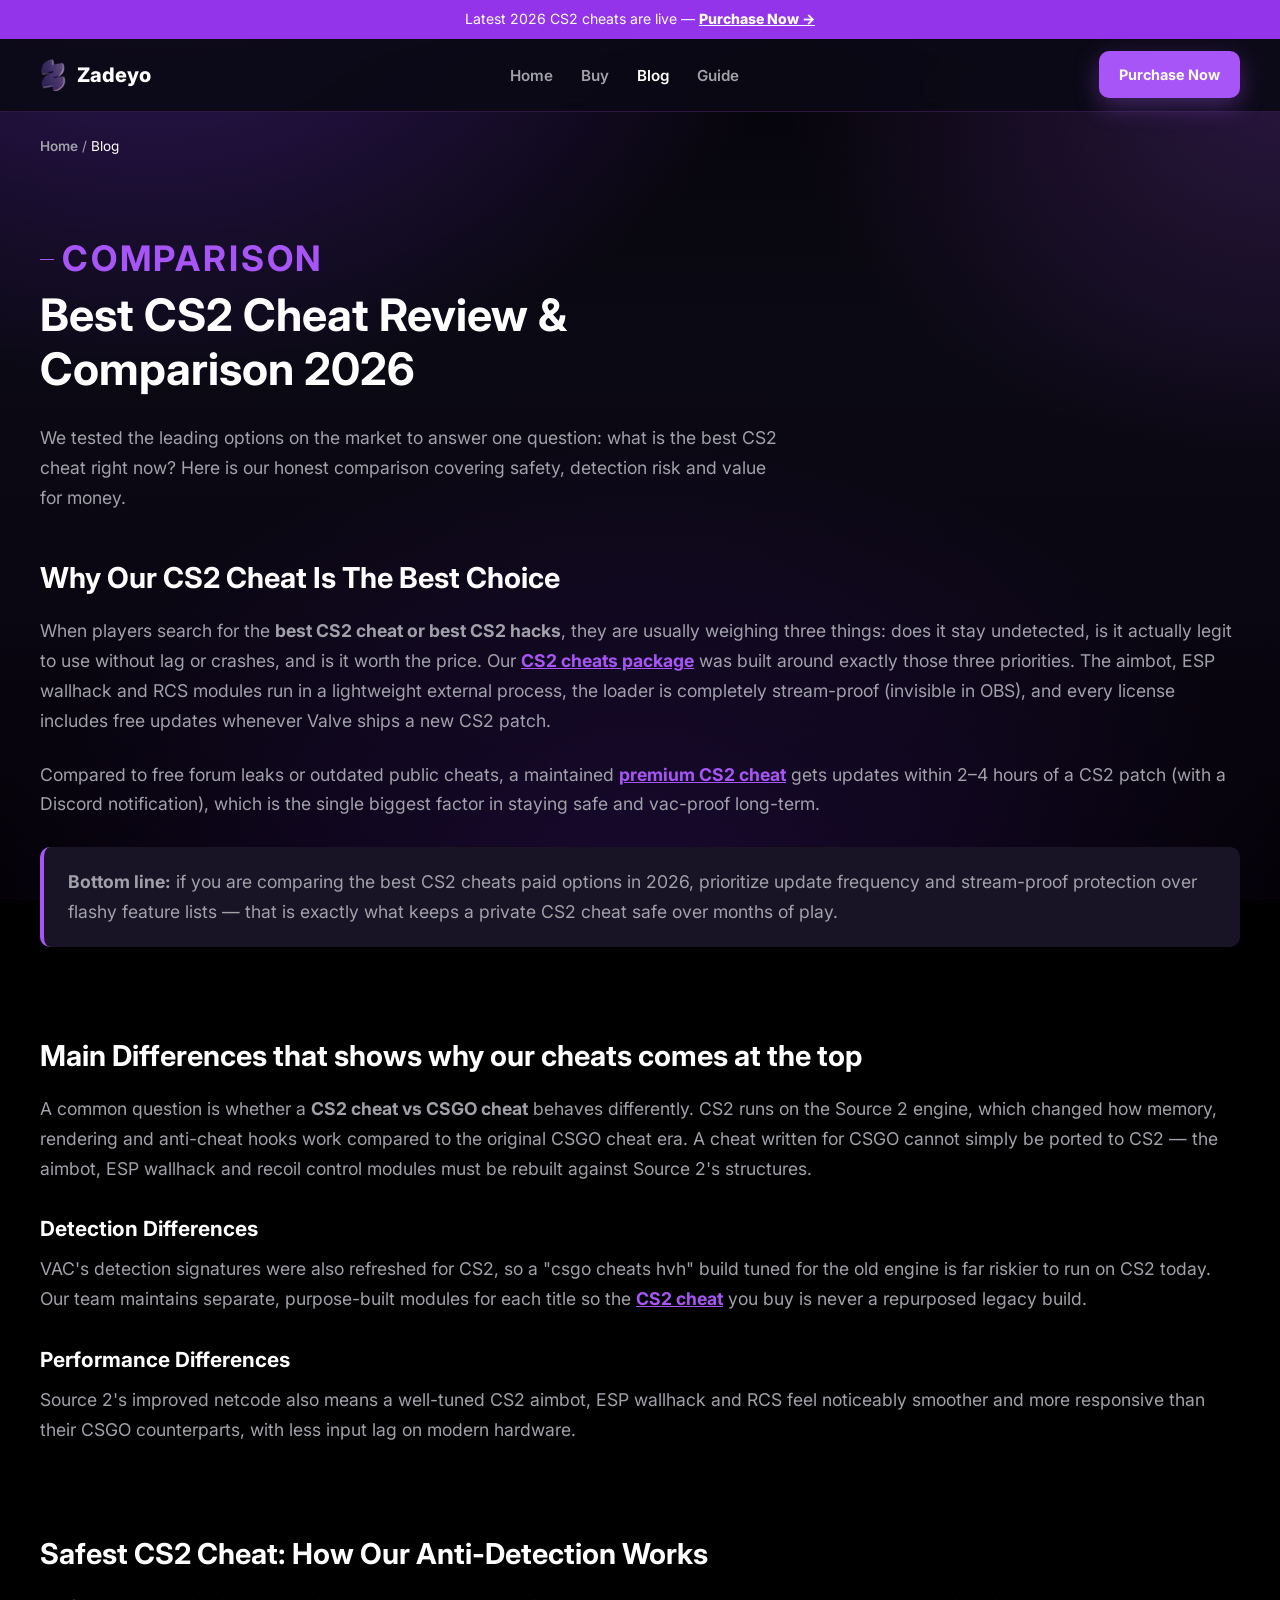
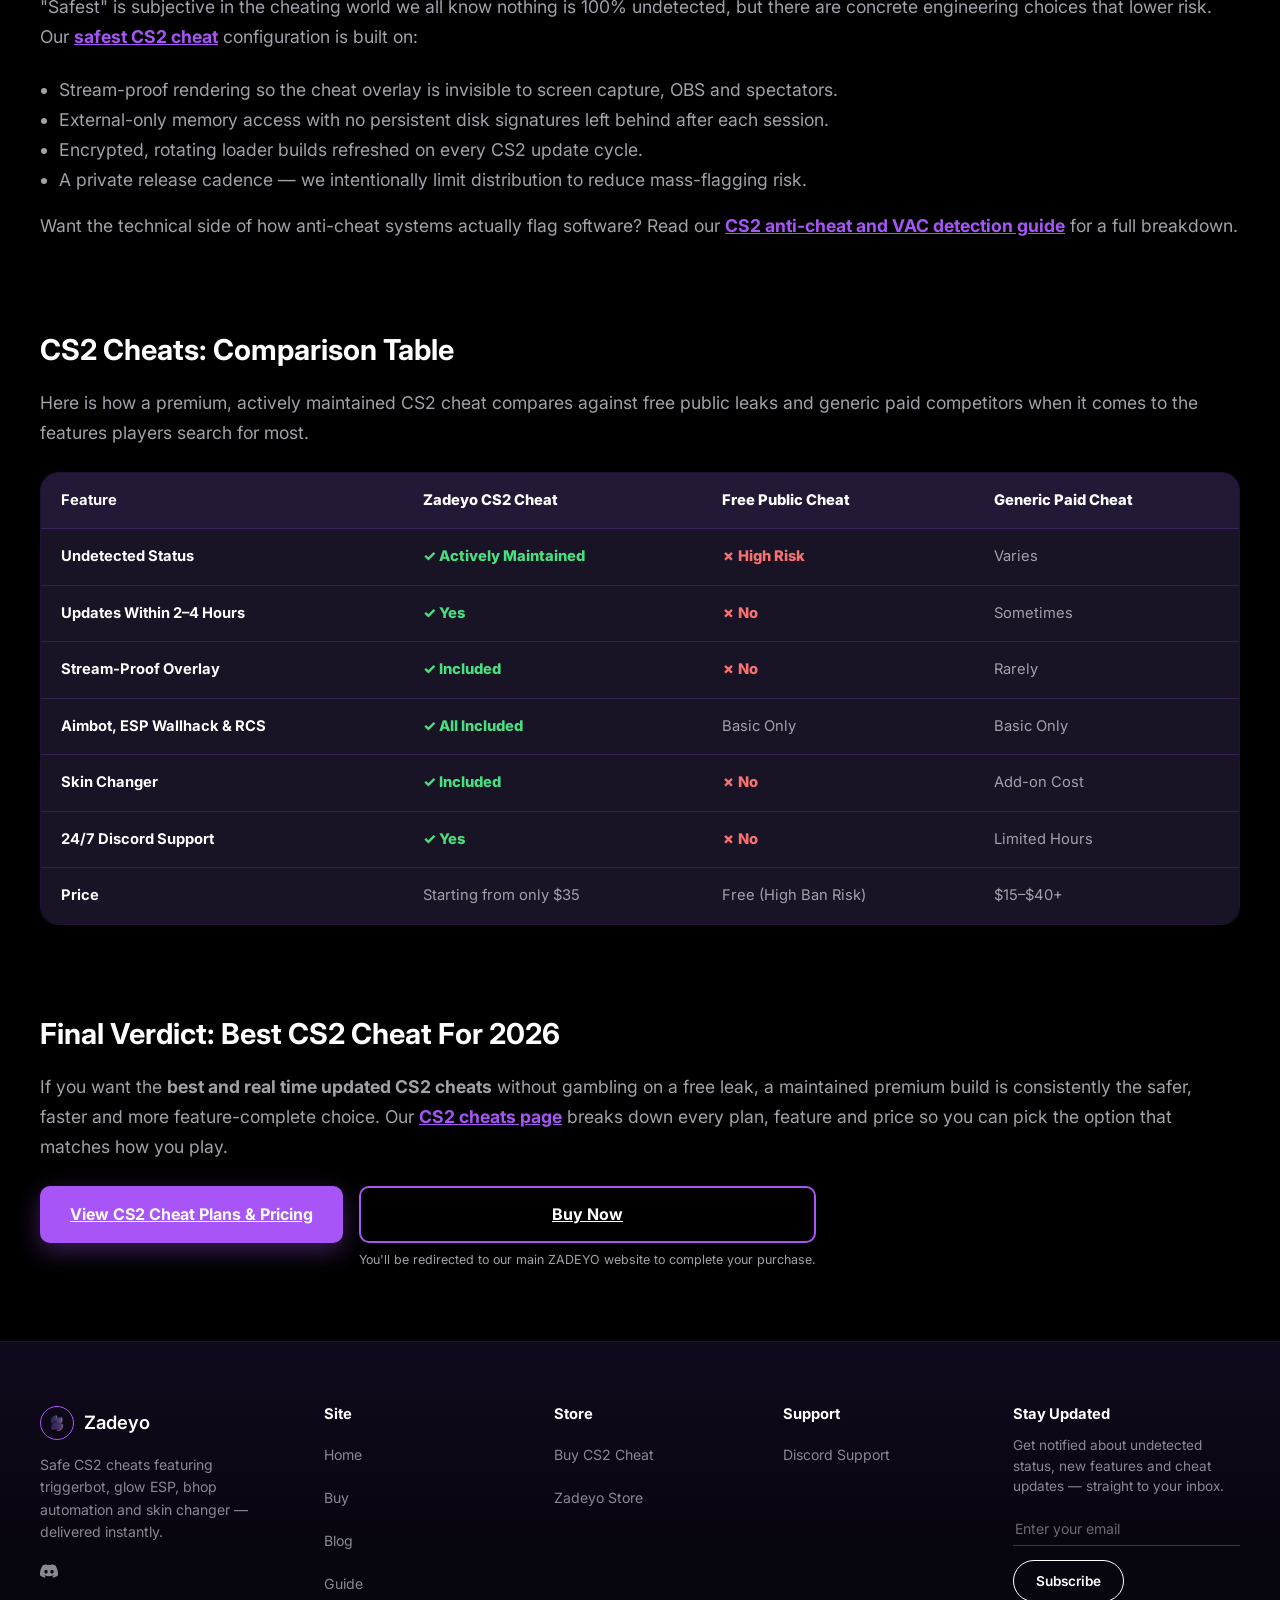
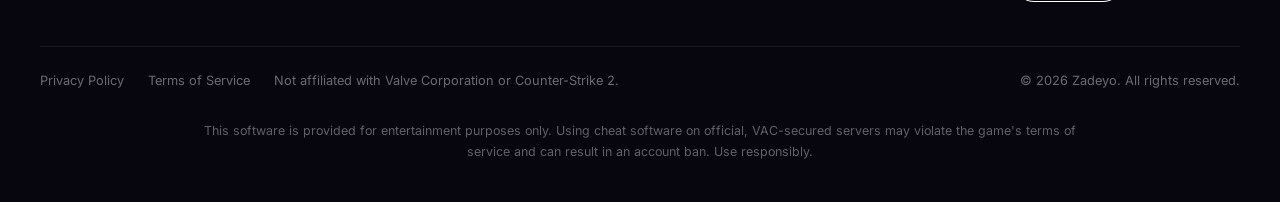
==== commit 14636118: "added more styling" ====
--- a/blog.html
+++ b/blog.html
@@ -4,13 +4,13 @@
   <meta charset="UTF-8">
   <meta name="viewport" content="width=device-width, initial-scale=1.0">
   <title>Best CS2 Cheat Review & Comparison 2026 | Zadeyo</title>
-  <meta name="description" content="An honest best CS2 cheat comparison for 2026: safest undetected picks, CS2 vs CSGO cheat differences, and why our premium CS2 cheat wins on legit-rage performance.">
+  <meta name="description" content="An honest best CS2 cheat comparison for 2026: safest picks, CS2 vs CSGO cheat differences, and why our premium CS2 cheat wins on legit-rage performance.">
   <link rel="canonical" href="https://www.zadeyo-cs2.com/blog.html">
   <meta name="robots" content="index, follow">
 
   <meta property="og:type" content="article">
   <meta property="og:title" content="Best CS2 Cheat Review & Comparison 2026">
-  <meta property="og:description" content="An honest best CS2 cheat comparison for 2026: safest undetected picks and why our premium CS2 cheat wins.">
+  <meta property="og:description" content="An honest best CS2 cheat comparison for 2026: safest picks and why our premium CS2 cheat wins.">
   <meta property="og:image" content="/assets/hero-bg.jpg">
   <meta property="og:url" content="https://www.zadeyo-cs2.com/blog.html">
   <meta name="twitter:card" content="summary_large_image">
@@ -19,14 +19,14 @@
   <link rel="preconnect" href="https://fonts.googleapis.com">
   <link rel="preconnect" href="https://fonts.gstatic.com" crossorigin>
   <link href="https://fonts.googleapis.com/css2?family=Inter:wght@400;500;600;700;800&display=swap" rel="stylesheet">
-  <link rel="stylesheet" href="/css/style.css?v=7">
+  <link rel="stylesheet" href="/css/style.css?v=8">
 
   <script type="application/ld+json">
   {
     "@context": "https://schema.org",
     "@type": "Article",
     "headline": "Best CS2 Cheat Review & Comparison 2026",
-    "description": "An honest best CS2 cheat comparison for 2026: safest undetected picks, CS2 vs CSGO cheat differences, and why our premium CS2 cheat wins on legit-rage performance.",
+    "description": "An honest best CS2 cheat comparison for 2026: safest picks, CS2 vs CSGO cheat differences, and why our premium CS2 cheat wins on legit-rage performance.",
     "image": "https://www.zadeyo-cs2.com/assets/hero-bg.jpg",
     "author": { "@type": "Organization", "name": "Zadeyo" },
     "publisher": { "@type": "Organization", "name": "Zadeyo" },
@@ -37,7 +37,7 @@
 <body>
 
   <div class="top-strip">
-    Undetected CS2 cheats are live &mdash;
+    Latest 2026 CS2 cheats are live &mdash;
     <a href=https://zadeyo.com/products/cs2-cheats>Purchase Now &rarr;</a>
   </div>
 
@@ -84,15 +84,15 @@
 
           <h2>Why Our CS2 Cheat Is The Best Choice</h2>
           <p>
-            When players search for the <strong>best CS2 cheat</strong>, they are usually weighing three things: does it stay
+            When players search for the <strong>best CS2 cheat or best CS2 hacks</strong>, they are usually weighing three things: does it stay
             undetected, is it actually legit to use without lag or crashes, and is it worth the price. Our
-            <a href="/cs2-cheats.html">CS2 cheats package</a> was built around exactly those three priorities. The triggerbot,
-            glow ESP and bhop automation modules run in a lightweight external process, the loader is stream-proof by default, and every
+            <a href="/cs2-cheats.html">CS2 cheats package</a> was built around exactly those three priorities. The aimbot,
+            ESP wallhack and RCS modules run in a lightweight external process, the loader is completely stream-proof (invisible in OBS), and every
             license includes free updates whenever Valve ships a new CS2 patch.
           </p>
           <p>
             Compared to free forum leaks or outdated public cheats, a maintained <a href="/cs2-cheats.html">premium CS2 cheat</a>
-            gets same-day fixes, which is the single biggest factor in staying undetected long-term.
+            gets updates within 2&ndash;4 hours of a CS2 patch (with a Discord notification), which is the single biggest factor in staying safe and vac-proof long-term.
           </p>
 
           <div class="callout">
@@ -103,11 +103,11 @@
             </p>
           </div>
 
-          <h2>CS2 Cheat vs CSGO Cheat: What's The Difference?</h2>
+          <h2>Main Differences that shows why our cheats comes at the top</h2>
           <p>
             A common question is whether a <strong>CS2 cheat vs CSGO cheat</strong> behaves differently. CS2 runs on the Source 2
             engine, which changed how memory, rendering and anti-cheat hooks work compared to the original CSGO cheat era.
-            A cheat written for CSGO cannot simply be ported to CS2 &mdash; the glow ESP, triggerbot and recoil control modules must be
+            A cheat written for CSGO cannot simply be ported to CS2 &mdash; the aimbot, ESP wallhack and recoil control modules must be
             rebuilt against Source 2's structures.
           </p>
           <h3>Detection Differences</h3>
@@ -118,13 +118,13 @@
           </p>
           <h3>Performance Differences</h3>
           <p>
-            Source 2's improved netcode also means a well-tuned CS2 triggerbot and glow ESP feel noticeably smoother and more
+            Source 2's improved netcode also means a well-tuned CS2 aimbot, ESP wallhack and RCS feel noticeably smoother and more
             responsive than their CSGO counterparts, with less input lag on modern hardware.
           </p>
 
           <h2>Safest CS2 Cheat: How Our Anti-Detection Works</h2>
           <p>
-            "Safest" is subjective in the cheating world, but there are concrete engineering choices that lower risk. Our
+            "Safest" is subjective in the cheating world we all know nothing is 100% undetected, but there are concrete engineering choices that lower risk. Our
             <a href="/cs2-cheats.html">safest CS2 cheat</a> configuration is built on:
           </p>
           <ul>
@@ -138,7 +138,7 @@
             <a href="/guide.html">CS2 anti-cheat and VAC detection guide</a> for a full breakdown.
           </p>
 
-          <h2>Best Undetected CS2 Cheats: Comparison Table</h2>
+          <h2>CS2 Cheats: Comparison Table</h2>
           <p>
             Here is how a premium, actively maintained CS2 cheat compares against free public leaks and generic paid
             competitors when it comes to the features players search for most.
@@ -162,7 +162,7 @@
                   <td>Varies</td>
                 </tr>
                 <tr>
-                  <td>Same-Day Patch Updates</td>
+                  <td>Updates Within 2&ndash;4 Hours</td>
                   <td><span class="check-yes">&#10003; Yes</span></td>
                   <td><span class="check-no">&#10007; No</span></td>
                   <td>Sometimes</td>
@@ -174,7 +174,7 @@
                   <td>Rarely</td>
                 </tr>
                 <tr>
-                  <td>Triggerbot, Glow ESP &amp; RCS</td>
+                  <td>Aimbot, ESP Wallhack &amp; RCS</td>
                   <td><span class="check-yes">&#10003; All Included</span></td>
                   <td>Basic Only</td>
                   <td>Basic Only</td>
@@ -193,7 +193,7 @@
                 </tr>
                 <tr>
                   <td>Price</td>
-                  <td>From $4.99</td>
+                  <td>Starting from only $35</td>
                   <td>Free (High Ban Risk)</td>
                   <td>$15&ndash;$40+</td>
                 </tr>
@@ -203,7 +203,7 @@
 
           <h2>Final Verdict: Best CS2 Cheat For 2026</h2>
           <p>
-            If you want the <strong>best undetected CS2 cheats</strong> without gambling on a free leak, a maintained
+            If you want the <strong>best and real time updated CS2 cheats</strong> without gambling on a free leak, a maintained
             premium build is consistently the safer, faster and more feature-complete choice. Our
             <a href="/cs2-cheats.html">CS2 cheats page</a> breaks down every plan, feature and price so you can pick the
             option that matches how you play.
@@ -211,7 +211,10 @@
 
           <div class="cta-row">
             <a href="/cs2-cheats.html" class="btn btn-primary">View CS2 Cheat Plans &amp; Pricing</a>
-            <a href=https://zadeyo.com/products/cs2-cheats class="btn btn-secondary">Buy Now</a>
+            <div class="btn-note-wrap">
+              <a href=https://zadeyo.com/products/cs2-cheats class="btn btn-secondary">Buy Now</a>
+              <p class="buy-note">You'll be redirected to our main ZADEYO website to complete your purchase.</p>
+            </div>
           </div>
         </article>
       </div>
@@ -228,14 +231,12 @@
             </span>
             Zadeyo
           </a>
-          <p class="footer-tagline">Undetected CS2 cheats featuring triggerbot, glow ESP, bhop automation and skin changer &mdash; delivered instantly.</p>
+          <p class="footer-tagline">Safe CS2 cheats featuring triggerbot, glow ESP, bhop automation and skin changer &mdash; delivered instantly.</p>
           <div class="footer-social" aria-label="Zadeyo on social media">
             <a href="https://discord.gg/zadeyo" aria-label="Zadeyo on Discord">
               <svg viewBox="0 0 24 24" fill="currentColor" aria-hidden="true"><path d="M20.317 4.37a19.79 19.79 0 0 0-4.885-1.515.074.074 0 0 0-.079.037c-.21.375-.444.864-.608 1.25a18.27 18.27 0 0 0-5.487 0 12.64 12.64 0 0 0-.617-1.25.077.077 0 0 0-.079-.037A19.736 19.736 0 0 0 3.677 4.37a.07.07 0 0 0-.032.027C.533 9.046-.32 13.58.099 18.057a.082.082 0 0 0 .031.056 19.9 19.9 0 0 0 5.993 3.03.078.078 0 0 0 .084-.028c.462-.63.874-1.295 1.226-1.994a.076.076 0 0 0-.041-.106 13.107 13.107 0 0 1-1.872-.892.077.077 0 0 1-.008-.128c.126-.094.252-.192.372-.291a.074.074 0 0 1 .077-.01c3.928 1.793 8.18 1.793 12.062 0a.074.074 0 0 1 .078.01c.12.099.246.197.373.291a.077.077 0 0 1-.006.128 12.3 12.3 0 0 1-1.873.892.076.076 0 0 0-.04.107c.36.698.772 1.362 1.225 1.993a.076.076 0 0 0 .084.028 19.876 19.876 0 0 0 6.002-3.03.077.077 0 0 0 .032-.055c.5-5.177-.838-9.674-3.549-13.66a.06.06 0 0 0-.031-.028ZM8.02 15.278c-1.183 0-2.157-1.085-2.157-2.419 0-1.333.955-2.418 2.157-2.418 1.21 0 2.176 1.094 2.157 2.418 0 1.334-.955 2.419-2.157 2.419Zm7.975 0c-1.183 0-2.157-1.085-2.157-2.419 0-1.333.955-2.418 2.157-2.418 1.21 0 2.176 1.094 2.157 2.418 0 1.334-.946 2.419-2.157 2.419Z"/></svg>
             </a>
-            <a href="#" aria-label="Zadeyo on X (Twitter)">
-              <svg viewBox="0 0 24 24" fill="currentColor" aria-hidden="true"><path d="M18.244 2.25h3.308l-7.227 8.26 8.502 11.24H16.17l-5.214-6.817L4.99 21.75H1.68l7.73-8.835L1.254 2.25H8.08l4.713 6.231ZM17.083 19.77h1.833L7.084 4.126H5.117Z"/></svg>
-            </a>
+
           </div>
         </div>
 
@@ -285,12 +286,12 @@
       </div>
 
       <p class="disclaimer">
-        This software is provided for entertainment purposes on private and offline servers only. Using cheat software on
+        This software is provided for entertainment purposes only. Using cheat software on
         official, VAC-secured servers may violate the game's terms of service and can result in an account ban. Use responsibly.
       </p>
     </div>
   </footer>
 
-  <script src="/js/main.js?v=7"></script>
+  <script src="/js/main.js?v=8"></script>
 </body>
 </html>
--- a/css/style.css
+++ b/css/style.css
@@ -98,6 +98,7 @@
 h2 {
   font-size: 1.8rem;
   font-weight: 600;
+   font-weight: bold;
 }
 
 h3 {
@@ -269,11 +270,33 @@
 .cta-row {
   display: flex;
   flex-wrap: wrap;
+  align-items: flex-start;
   gap: 16px;
 }
 
 .cta-row.center {
   justify-content: center;
+}
+
+/* Wraps a purchase button together with its small reassurance note below
+   it, so the note tracks just that one button instead of stretching or
+   centering under the whole .cta-row (which may also hold an unrelated
+   secondary button). */
+.btn-note-wrap {
+  display: flex;
+  flex-direction: column;
+}
+
+.cta-row.center .btn-note-wrap {
+  align-items: center;
+}
+
+.buy-note {
+  margin: 8px 0 0;
+  color: var(--text-muted);
+  font-size: 0.78rem;
+  font-weight: 400;
+  line-height: 1.4;
 }
 
 /* -------------------------------------------------------------------------
@@ -1177,6 +1200,15 @@
   color: #7c3aed;
 }
 
+.price-card .buy-note {
+  margin-top: 10px;
+  text-align: center;
+}
+
+.price-card.is-featured .buy-note {
+  color: #ede9fe;
+}
+
 /* -------------------------------------------------------------------------
    FAQ (native details/summary)
    ------------------------------------------------------------------------- */
@@ -1298,7 +1330,8 @@
 .prose > ul,
 .prose > .callout,
 .prose > .step,
-.prose > .cta-row {
+.prose > .cta-row,
+.prose > .requirements-card {
   max-width: 1200px;
 }
 
@@ -1340,6 +1373,46 @@
 
 .callout p:last-child {
   margin-bottom: 0;
+}
+
+/* System requirements block: uppercase heading + a dark rounded card
+   holding a purple-dot bullet list, per the reference design. */
+.requirements-heading {
+  text-transform: uppercase;
+  letter-spacing: 0.01em;
+}
+
+.requirements-card {
+  background-color: var(--bg-card);
+  border: 1px solid var(--border-color);
+  border-radius: var(--radius-lg);
+  padding: 32px 36px;
+  margin-bottom: 2rem;
+}
+
+.requirements-list {
+  list-style: none;
+  display: grid;
+  gap: 18px;
+  margin: 0;
+  padding: 0;
+}
+
+.requirements-list li {
+  position: relative;
+  padding-left: 22px;
+  color: var(--text-main);
+}
+
+.requirements-list li::before {
+  content: "";
+  position: absolute;
+  left: 0;
+  top: 0.65em;
+  width: 6px;
+  height: 6px;
+  border-radius: 50%;
+  background-color: var(--accent-primary);
 }
 
 .step {
